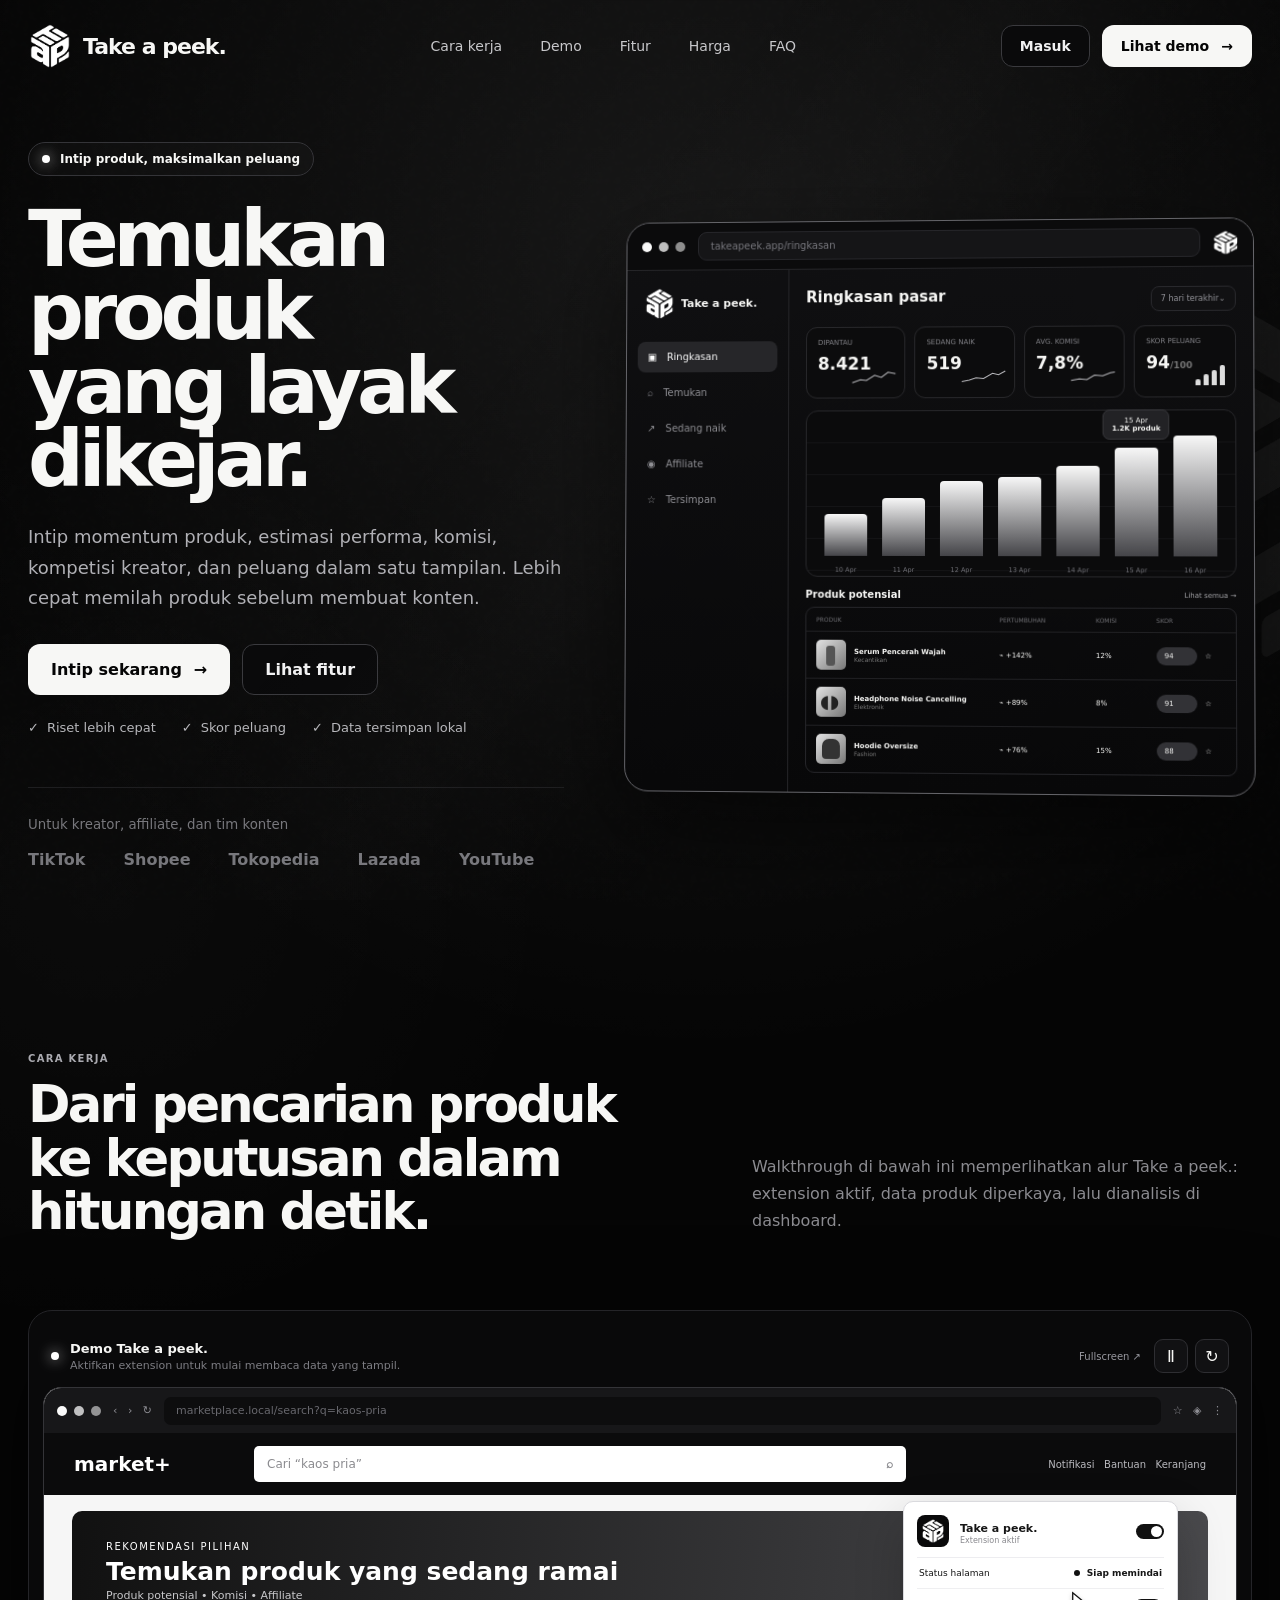
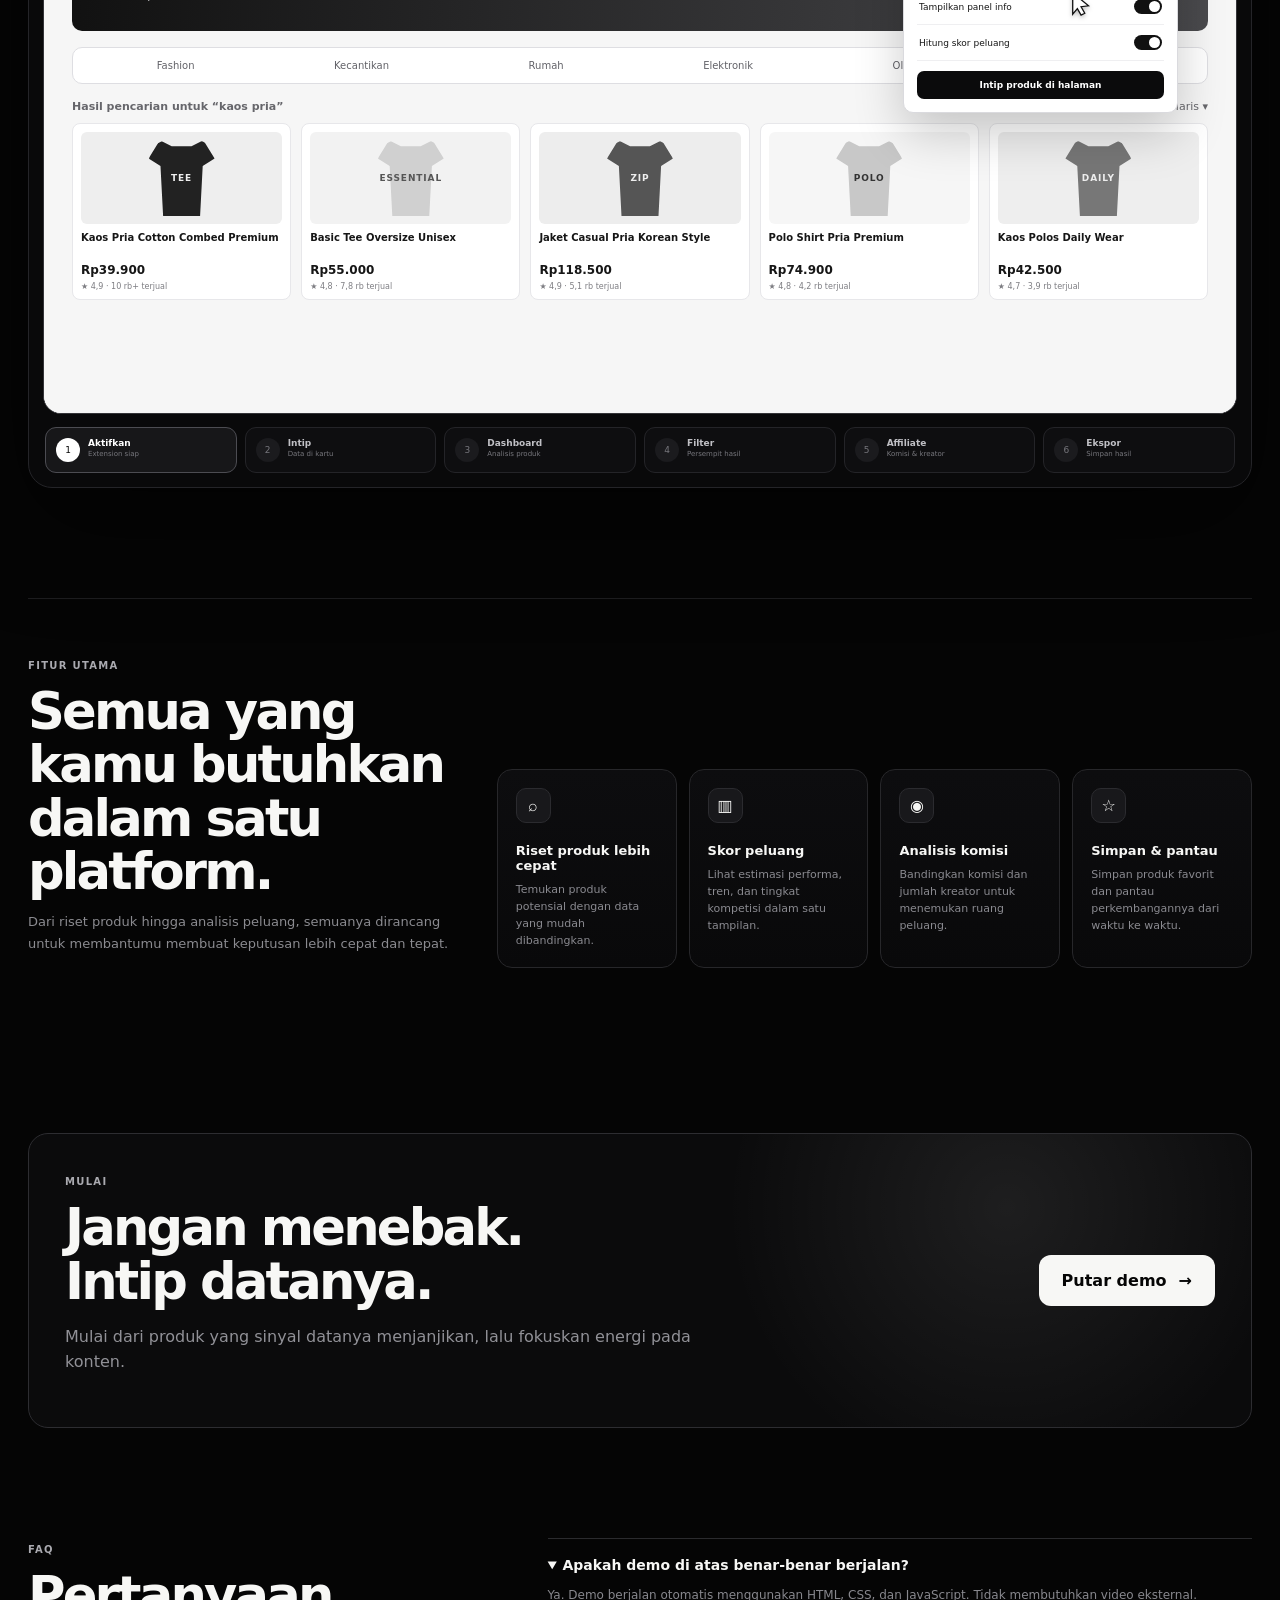
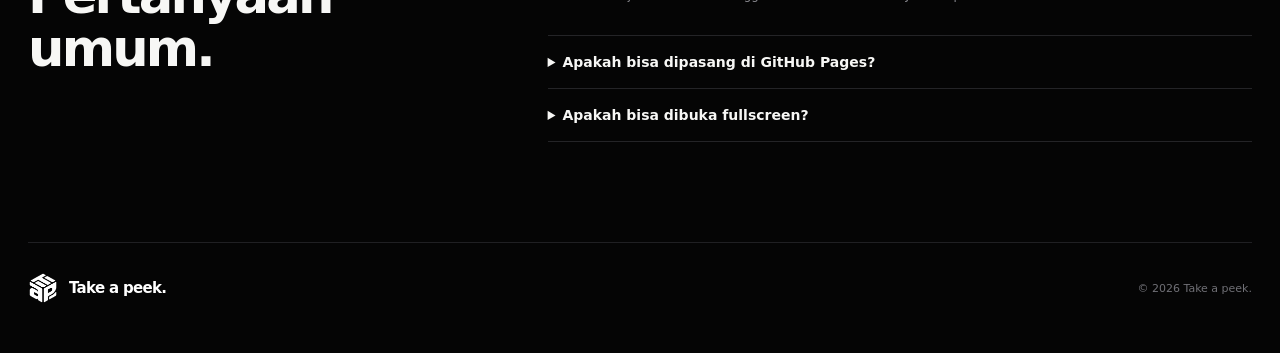
==== index.html @ d12c0370 "Add files via upload" ====
<!doctype html>
<html lang="id">
<head>
  <meta charset="utf-8">
  <meta name="viewport" content="width=device-width,initial-scale=1">
  <meta name="theme-color" content="#050505">
  <meta name="description" content="Take a peek. — riset produk dan peluang affiliate dalam satu dashboard.">
  <title>Take a peek. — Riset Produk Affiliate</title>
  <link rel="icon" href="./assets/favicon.png">
  <link rel="stylesheet" href="./assets/style.css">
</head>
<body>
  <div class="noise"></div>

  <header class="header">
    <div class="wrap nav">
      <a class="brand" href="#beranda">
        <img src="./assets/logo.png" alt="Logo Take a peek.">
        <span>Take a peek.</span>
      </a>

      <nav class="nav-links">
        <a href="#cara-kerja">Cara kerja</a>
        <a href="#demo">Demo</a>
        <a href="#fitur">Fitur</a>
        <a href="#harga">Harga</a>
        <a href="#faq">FAQ</a>
      </nav>

      <div class="nav-actions">
        <a class="btn btn-dark hide-mobile" href="#masuk">Masuk</a>
        <a class="btn btn-light" href="#demo">Lihat demo <span>→</span></a>
      </div>
    </div>
  </header>

  <main>
    <section class="hero wrap" id="beranda">
      <div class="hero-copy">
        <div class="eyebrow"><span></span> Intip produk, maksimalkan peluang</div>
        <h1>Temukan produk<br>yang layak dikejar.</h1>
        <p>
          Intip momentum produk, estimasi performa, komisi, kompetisi kreator,
          dan peluang dalam satu tampilan. Lebih cepat memilah produk sebelum membuat konten.
        </p>

        <div class="hero-actions">
          <a class="btn btn-light large" href="#demo">Intip sekarang <span>→</span></a>
          <a class="btn btn-dark large" href="#fitur">Lihat fitur</a>
        </div>

        <div class="checks">
          <span>Riset lebih cepat</span>
          <span>Skor peluang</span>
          <span>Data tersimpan lokal</span>
        </div>

        <div class="trust">
          <small>Untuk kreator, affiliate, dan tim konten</small>
          <div class="trust-row">
            <span>TikTok</span><span>Shopee</span><span>Tokopedia</span><span>Lazada</span><span>YouTube</span>
          </div>
        </div>
      </div>

      <div class="hero-visual">
        <div class="watermark"><img src="./assets/logo.png" alt=""></div>
        <div class="app-window">
          <div class="app-top">
            <div class="traffic"><i></i><i></i><i></i></div>
            <div class="address">takeapeek.app/ringkasan</div>
            <img src="./assets/logo.png" class="top-logo" alt="">
          </div>
          <div class="app-body">
            <aside class="sidebar">
              <div class="side-brand"><img src="./assets/logo.png" alt=""><strong>Take a peek.</strong></div>
              <a class="active">▣ <span>Ringkasan</span></a>
              <a>⌕ <span>Temukan</span></a>
              <a>↗ <span>Sedang naik</span></a>
              <a>◉ <span>Affiliate</span></a>
              <a>☆ <span>Tersimpan</span></a>
            </aside>
            <section class="dashboard">
              <div class="dash-head"><h3>Ringkasan pasar</h3><button>7 hari terakhir⌄</button></div>
              <div class="stats">
                <article><small>DIPANTAU</small><strong>8.421</strong><svg viewBox="0 0 60 20"><polyline points="1,17 12,13 20,14 31,7 40,10 49,3 59,5"/></svg></article>
                <article><small>SEDANG NAIK</small><strong>519</strong><svg viewBox="0 0 60 20"><polyline points="1,16 11,14 20,11 30,12 42,5 50,7 59,2"/></svg></article>
                <article><small>AVG. KOMISI</small><strong>7,8%</strong><svg viewBox="0 0 60 20"><polyline points="1,15 12,13 22,14 32,8 43,9 53,5 59,4"/></svg></article>
                <article><small>SKOR PELUANG</small><strong>94<em>/100</em></strong><div class="bars-mini"><b></b><b></b><b></b><b></b></div></article>
              </div>
              <div class="chart-card">
                <div class="chart-bars">
                  <span style="height:32%"><i>10 Apr</i></span><span style="height:45%"><i>11 Apr</i></span>
                  <span style="height:58%"><i>12 Apr</i></span><span style="height:61%"><i>13 Apr</i></span>
                  <span style="height:69%"><i>14 Apr</i></span>
                  <span class="active-bar" style="height:83%"><em>15 Apr<br><b>1.2K produk</b></em><i>15 Apr</i></span>
                  <span style="height:92%"><i>16 Apr</i></span>
                </div>
              </div>
              <div class="potential-head"><h4>Produk potensial</h4><span>Lihat semua →</span></div>
              <div class="product-table">
                <div class="table-head"><span>PRODUK</span><span>PERTUMBUHAN</span><span>KOMISI</span><span>SKOR</span><span></span></div>
                <div class="row"><div class="product"><div class="thumb bottle"></div><span><b>Serum Pencerah Wajah</b><small>Kecantikan</small></span></div><span>⌁ +142%</span><span>12%</span><span class="score">94</span><span>☆</span></div>
                <div class="row"><div class="product"><div class="thumb headset"></div><span><b>Headphone Noise Cancelling</b><small>Elektronik</small></span></div><span>⌁ +89%</span><span>8%</span><span class="score">91</span><span>☆</span></div>
                <div class="row"><div class="product"><div class="thumb hoodie"></div><span><b>Hoodie Oversize</b><small>Fashion</small></span></div><span>⌁ +76%</span><span>15%</span><span class="score">88</span><span>☆</span></div>
              </div>
            </section>
          </div>
        </div>
      </div>
    </section>

    <section class="intro-section wrap" id="cara-kerja">
      <div>
        <span class="overline">CARA KERJA</span>
        <h2>Dari pencarian produk<br>ke keputusan dalam hitungan detik.</h2>
      </div>
      <p>
        Walkthrough di bawah ini memperlihatkan alur Take a peek.: extension aktif,
        data produk diperkaya, lalu dianalisis di dashboard.
      </p>
    </section>

    <section class="demo-section" id="demo">
      <div class="wrap">
        <div class="demo-shell">
          <div class="demo-header">
            <div class="demo-title">
              <span class="live-dot"></span>
              <div><b>Demo Take a peek.</b><small id="sceneCaption">Aktifkan extension untuk mulai membaca data yang tampil.</small></div>
            </div>
            <div class="demo-actions">
              <a class="demo-link" href="./?demo=1" target="_blank">Fullscreen ↗</a>
              <button id="playPause" class="icon-btn" aria-label="Jeda atau putar">Ⅱ</button>
              <button id="restartDemo" class="icon-btn" aria-label="Ulangi">↻</button>
            </div>
          </div>

          <div class="demo-browser">
            <div class="browser-chrome">
              <div class="traffic"><i></i><i></i><i></i></div>
              <div class="browser-nav">‹ &nbsp; › &nbsp; ↻</div>
              <div class="browser-address" id="addressBar">marketplace.local/search?q=kaos-pria</div>
              <div class="browser-icons">☆ &nbsp; ◈ &nbsp; ⋮</div>
            </div>

            <div class="scene-wrap">
              <section class="scene marketplace-scene active" data-scene="market">
                <header class="market-head">
                  <div class="market-logo">market+</div>
                  <div class="market-search">Cari “kaos pria” <b>⌕</b></div>
                  <div class="market-menu">Notifikasi &nbsp; Bantuan &nbsp; Keranjang</div>
                </header>
                <div class="market-banner">
                  <div><small>REKOMENDASI PILIHAN</small><strong>Temukan produk yang sedang ramai</strong><span>Produk potensial • Komisi • Affiliate</span></div>
                  <div class="banner-shapes"><i></i><i></i><i></i></div>
                </div>
                <div class="category-row"><span>Fashion</span><span>Kecantikan</span><span>Rumah</span><span>Elektronik</span><span>Olahraga</span><span>Makanan</span></div>

                <div class="extension-popup" id="extensionPopup">
                  <div class="ext-head">
                    <img src="./assets/logo.png" alt="">
                    <div><b>Take a peek.</b><small>Extension aktif</small></div>
                    <span class="switch on"></span>
                  </div>
                  <div class="ext-status"><span>Status halaman</span><b><i></i> Siap memindai</b></div>
                  <div class="ext-row"><span>Tampilkan panel info</span><span class="switch on"></span></div>
                  <div class="ext-row"><span>Hitung skor peluang</span><span class="switch on"></span></div>
                  <button>Intip produk di halaman</button>
                </div>

                <div class="product-area">
                  <div class="results-head"><b>Hasil pencarian untuk “kaos pria”</b><span>Urutkan: Terlaris ▾</span></div>
                  <div class="product-grid">
                    <article class="product-card"><div class="product-photo dark"><span>TEE</span></div><h4>Kaos Pria Cotton Combed Premium</h4><div class="price">Rp39.900</div><div class="sold">★ 4,9 · 10 rb+ terjual</div><div class="peek-panel"><b>Skor 92</b><span>Komisi 12%</span><span>↑ 28% / 7 hari</span></div></article>
                    <article class="product-card"><div class="product-photo cream"><span>ESSENTIAL</span></div><h4>Basic Tee Oversize Unisex</h4><div class="price">Rp55.000</div><div class="sold">★ 4,8 · 7,8 rb terjual</div><div class="peek-panel"><b>Skor 89</b><span>Komisi 15%</span><span>42 kreator</span></div></article>
                    <article class="product-card"><div class="product-photo gray"><span>ZIP</span></div><h4>Jaket Casual Pria Korean Style</h4><div class="price">Rp118.500</div><div class="sold">★ 4,9 · 5,1 rb terjual</div><div class="peek-panel"><b>Skor 86</b><span>Komisi 9%</span><span>↑ Stabil</span></div></article>
                    <article class="product-card"><div class="product-photo light"><span>POLO</span></div><h4>Polo Shirt Pria Premium</h4><div class="price">Rp74.900</div><div class="sold">★ 4,8 · 4,2 rb terjual</div><div class="peek-panel"><b>Skor 82</b><span>Komisi 8%</span><span>35 kreator</span></div></article>
                    <article class="product-card"><div class="product-photo mid"><span>DAILY</span></div><h4>Kaos Polos Daily Wear</h4><div class="price">Rp42.500</div><div class="sold">★ 4,7 · 3,9 rb terjual</div><div class="peek-panel"><b>Skor 79</b><span>Komisi 10%</span><span>↑ 11%</span></div></article>
                  </div>
                </div>
              </section>

              <section class="scene dashboard-scene" data-scene="dashboard">
                <aside class="demo-side">
                  <div class="demo-brand"><img src="./assets/logo.png" alt=""><span>Take a peek.</span></div>
                  <a class="active">▣ <span>Ringkasan</span></a><a>⌕ <span>Riset Produk</span></a><a>↗ <span>Sedang Naik</span></a><a>◉ <span>Affiliate</span></a><a>☆ <span>Tersimpan</span></a>
                  <div class="demo-settings">⚙ <span>Pengaturan</span></div>
                </aside>
                <main class="demo-main">
                  <div class="demo-main-head"><div><small>RISET PRODUK</small><h3>Temukan peluang berikutnya.</h3></div><div class="search-box">⌕ &nbsp; Cari nama produk...</div></div>
                  <div class="demo-kpis">
                    <div><small>PRODUK TERSIMPAN</small><strong>1.284</strong><em>+24 minggu ini</em></div>
                    <div><small>OMZET ESTIMASI</small><strong>Rp826 jt</strong><em>↑ 18,4%</em></div>
                    <div><small>RATA-RATA KOMISI</small><strong>11%</strong><em>+1,8%</em></div>
                    <div><small>SKOR TERTINGGI</small><strong>94</strong><em>HOT</em></div>
                  </div>
                  <div class="filterbar">
                    <button>Semua toko ▾</button><button>Semua lokasi ▾</button><button id="filterBtn">Filter lanjutan <span class="filter-count">3</span> ▾</button><button>Paling potensial ▾</button><button class="export-btn" id="exportBtn">⇩ Ekspor</button>
                  </div>
                  <div class="advanced-filter" id="advancedFilter">
                    <div><label>Harga</label><span>Rp25 rb — Rp150 rb</span></div>
                    <div><label>Rating minimal</label><span>★ 4,7+</span></div>
                    <div><label>Umur produk</label><span>&lt; 90 hari</span></div>
                    <div><label>Komisi minimal</label><span>8%</span></div>
                    <button>Terapkan filter</button>
                  </div>
                  <div class="demo-table">
                    <div class="demo-table-head"><span>Produk</span><span>Skor</span><span>Harga</span><span>Terjual</span><span>Komisi</span><span>Kreator</span><span>Momentum</span><span></span></div>
                    <div class="demo-row"><div class="pname"><div class="mini-prod cream"></div><span><b>Basic Tee Oversize Unisex</b><small>Fashion pria · 48 hari</small></span></div><span class="score-pill">94</span><span>Rp55 rb</span><span>7,8 rb</span><span class="commission">15%</span><span class="creator">42</span><span class="trend">↑ 31%</span><span>•••</span></div>
                    <div class="demo-row"><div class="pname"><div class="mini-prod dark"></div><span><b>Kaos Cotton Combed Premium</b><small>Fashion pria · 71 hari</small></span></div><span class="score-pill">92</span><span>Rp39,9 rb</span><span>10 rb+</span><span class="commission">12%</span><span class="creator">68</span><span class="trend">↑ 28%</span><span>•••</span></div>
                    <div class="demo-row"><div class="pname"><div class="mini-prod mid"></div><span><b>Parfum Harian 35 ml</b><small>Kecantikan · 64 hari</small></span></div><span class="score-pill">91</span><span>Rp69 rb</span><span>8,7 rb</span><span class="commission">14%</span><span class="creator">36</span><span class="trend">↑ 24%</span><span>•••</span></div>
                    <div class="demo-row"><div class="pname"><div class="mini-prod light"></div><span><b>Polo Shirt Premium</b><small>Fashion pria · 83 hari</small></span></div><span class="score-pill low">88</span><span>Rp74,9 rb</span><span>4,2 rb</span><span class="commission">9%</span><span class="creator">29</span><span class="trend">↑ 18%</span><span>•••</span></div>
                    <div class="demo-row"><div class="pname"><div class="mini-prod gray"></div><span><b>Hoodie Oversize Fleece</b><small>Fashion · 92 hari</small></span></div><span class="score-pill low">86</span><span>Rp119 rb</span><span>5,1 rb</span><span class="commission">8%</span><span class="creator">55</span><span class="trend">↑ 13%</span><span>•••</span></div>
                  </div>
                </main>
                <div class="focus-ring focus-commission"></div>
                <div class="focus-ring focus-creator"></div>
                <div class="toast" id="exportToast"><b>✓ Ekspor selesai</b><span>take-a-peek-produk.csv siap digunakan</span></div>
              </section>

              <div class="fake-cursor" id="fakeCursor">
                <svg viewBox="0 0 28 28"><path d="M4 3l17 14-8 1 4 7-4 2-4-7-5 6z"/></svg>
              </div>
            </div>
          </div>

          <div class="demo-progress">
            <button class="step active" data-step="0"><span>1</span><b>Aktifkan</b><small>Extension siap</small></button>
            <button class="step" data-step="1"><span>2</span><b>Intip</b><small>Data di kartu</small></button>
            <button class="step" data-step="2"><span>3</span><b>Dashboard</b><small>Analisis produk</small></button>
            <button class="step" data-step="3"><span>4</span><b>Filter</b><small>Persempit hasil</small></button>
            <button class="step" data-step="4"><span>5</span><b>Affiliate</b><small>Komisi & kreator</small></button>
            <button class="step" data-step="5"><span>6</span><b>Ekspor</b><small>Simpan hasil</small></button>
          </div>
        </div>
      </div>
    </section>

    <section class="features wrap" id="fitur">
      <div class="feature-intro">
        <span class="overline">FITUR UTAMA</span>
        <h2>Semua yang kamu butuhkan<br>dalam satu platform.</h2>
        <p>Dari riset produk hingga analisis peluang, semuanya dirancang untuk membantumu membuat keputusan lebih cepat dan tepat.</p>
      </div>
      <div class="feature-grid">
        <article><div class="icon">⌕</div><h3>Riset produk lebih cepat</h3><p>Temukan produk potensial dengan data yang mudah dibandingkan.</p></article>
        <article><div class="icon">▥</div><h3>Skor peluang</h3><p>Lihat estimasi performa, tren, dan tingkat kompetisi dalam satu tampilan.</p></article>
        <article><div class="icon">◉</div><h3>Analisis komisi</h3><p>Bandingkan komisi dan jumlah kreator untuk menemukan ruang peluang.</p></article>
        <article><div class="icon">☆</div><h3>Simpan & pantau</h3><p>Simpan produk favorit dan pantau perkembangannya dari waktu ke waktu.</p></article>
      </div>
    </section>

    <section class="pricing wrap" id="harga">
      <div><span class="overline">MULAI</span><h2>Jangan menebak.<br>Intip datanya.</h2><p>Mulai dari produk yang sinyal datanya menjanjikan, lalu fokuskan energi pada konten.</p></div>
      <a class="btn btn-light large" href="#demo">Putar demo <span>→</span></a>
    </section>

    <section class="faq wrap" id="faq">
      <div class="section-head"><span class="overline">FAQ</span><h2>Pertanyaan umum.</h2></div>
      <div class="faq-list">
        <details open><summary>Apakah demo di atas benar-benar berjalan?</summary><p>Ya. Demo berjalan otomatis menggunakan HTML, CSS, dan JavaScript. Tidak membutuhkan video eksternal.</p></details>
        <details><summary>Apakah bisa dipasang di GitHub Pages?</summary><p>Bisa. Semua aset ada di dalam folder proyek dan tidak membutuhkan proses build.</p></details>
        <details><summary>Apakah bisa dibuka fullscreen?</summary><p>Bisa. Tekan tombol Fullscreen pada bagian demo atau buka URL website dengan parameter <code>?demo=1</code>.</p></details>
      </div>
    </section>
  </main>

  <footer class="wrap footer">
    <div class="brand footer-brand"><img src="./assets/logo.png" alt=""><span>Take a peek.</span></div>
    <span>© 2026 Take a peek.</span>
  </footer>

  <script src="./assets/app.js"></script>
</body>
</html>
---- assets/style.css ----
:root{
  --black:#050505;--black2:#09090a;--panel:#0d0d0f;--panel2:#121214;
  --white:#f7f7f5;--muted:#98989d;--muted2:#66666c;--line:#26262a;--line2:#39393e;
  --shadow:0 35px 100px rgba(0,0,0,.55)
}
*{box-sizing:border-box}html{scroll-behavior:smooth}
body{margin:0;background:radial-gradient(circle at 55% 7%,rgba(255,255,255,.075),transparent 24%),radial-gradient(circle at 8% 25%,rgba(255,255,255,.025),transparent 16%),var(--black);color:var(--white);font-family:Inter,ui-sans-serif,system-ui,-apple-system,BlinkMacSystemFont,"Segoe UI",sans-serif}
body::before{content:"";position:fixed;inset:0;pointer-events:none;background:linear-gradient(128deg,transparent 0 38%,rgba(255,255,255,.012) 51%,transparent 70%)}
.noise{position:fixed;inset:0;pointer-events:none;z-index:-1;opacity:.18;background-image:url("data:image/svg+xml,%3Csvg viewBox='0 0 160 160' xmlns='http://www.w3.org/2000/svg'%3E%3Cfilter id='n'%3E%3CfeTurbulence type='fractalNoise' baseFrequency='.9' numOctaves='3' stitchTiles='stitch'/%3E%3C/filter%3E%3Crect width='100%25' height='100%25' filter='url(%23n)' opacity='.07'/%3E%3C/svg%3E")}
a{color:inherit;text-decoration:none}button{font:inherit;color:inherit}.wrap{width:min(1460px,calc(100% - 56px));margin:auto}
.header{position:relative;z-index:50}.nav{height:92px;display:flex;align-items:center;justify-content:space-between;gap:28px}.brand{display:flex;align-items:center;gap:11px;font-size:22px;font-weight:850;letter-spacing:-.045em}.brand img{width:44px;height:44px;object-fit:contain}.nav-links{display:flex;gap:38px;color:#c7c7ca;font-size:14px}.nav-actions{display:flex;gap:12px}
.btn{display:inline-flex;align-items:center;justify-content:center;gap:12px;border-radius:12px;padding:12px 18px;font-weight:750;font-size:14px;border:1px solid transparent;transition:.2s}.btn:hover{transform:translateY(-2px)}.btn-light{background:var(--white);color:#050505}.btn-dark{background:#0a0a0b;color:#f1f1f2;border-color:#3a3a3e}.btn.large{padding:15px 22px;font-size:16px}
.hero{min-height:730px;display:grid;grid-template-columns:.92fr 1.08fr;align-items:center;gap:58px;padding:50px 0 88px}.eyebrow{display:inline-flex;align-items:center;gap:10px;border:1px solid #343438;background:rgba(255,255,255,.025);border-radius:999px;padding:9px 13px;font-size:12px;font-weight:800}.eyebrow span,.live-dot{width:8px;height:8px;border-radius:50%;background:#fff;box-shadow:0 0 14px rgba(255,255,255,.75)}.hero h1{font-size:clamp(56px,6.1vw,96px);line-height:.94;letter-spacing:-.066em;margin:27px 0 25px}.hero-copy>p{max-width:650px;color:#b0b0b5;font-size:18px;line-height:1.72;margin:0 0 30px}.hero-actions{display:flex;gap:12px;flex-wrap:wrap}.checks{display:flex;gap:26px;flex-wrap:wrap;margin-top:25px;color:#b7b7bb;font-size:13px}.checks span::before{content:"✓";margin-right:8px}.trust{margin-top:52px;border-top:1px solid #1e1e20;padding-top:26px}.trust small{color:#77777c}.trust-row{display:flex;gap:38px;flex-wrap:wrap;margin-top:17px;color:#77777c;font-size:16px;font-weight:650}
.hero-visual{position:relative;min-width:0}.watermark{position:absolute;right:-125px;top:40px;width:410px;height:410px;display:grid;place-items:center;opacity:.055}.watermark img{width:100%}.app-window{position:relative;border:1px solid #65656a;border-radius:24px;overflow:hidden;background:linear-gradient(180deg,#101012,#080809);box-shadow:var(--shadow);transform:perspective(1400px) rotateY(-2.5deg) rotateX(1deg)}
.app-top{height:48px;border-bottom:1px solid #252528;display:flex;align-items:center;gap:13px;padding:0 15px;background:#0b0b0c}.traffic{display:flex;gap:7px}.traffic i{width:10px;height:10px;border-radius:50%;background:#fafafa}.traffic i:nth-child(2){opacity:.75}.traffic i:nth-child(3){opacity:.55}.address{flex:1;background:#151517;border:1px solid #26262a;border-radius:9px;padding:8px 12px;color:#77777d;font-size:10px}.top-logo{width:24px;height:24px}
.app-body{display:grid;grid-template-columns:165px 1fr;min-height:505px}.sidebar{border-right:1px solid #252528;padding:18px 11px;display:flex;flex-direction:column;gap:5px}.side-brand{display:flex;align-items:center;gap:8px;margin:0 8px 18px}.side-brand img{width:28px}.side-brand strong{font-size:11px}.sidebar a{padding:10px;border-radius:8px;color:#8f8f94;font-size:10px}.sidebar a span{margin-left:7px}.sidebar a.active{background:#262629;color:#fff}.dashboard{padding:19px 17px}.dash-head{display:flex;justify-content:space-between}.dash-head h3{margin:0;font-size:15px}.dash-head button{background:#111113;border:1px solid #29292d;color:#939399;border-radius:8px;padding:7px 9px;font-size:8px}
.stats{display:grid;grid-template-columns:repeat(4,1fr);gap:9px;margin-top:14px}.stats article{position:relative;border:1px solid #27272a;border-radius:11px;background:#0c0c0d;padding:11px;min-height:72px}.stats small{display:block;color:#828287;font-size:7px;margin-bottom:7px}.stats strong{font-size:17px}.stats strong em{font-size:9px;font-style:normal;color:#777}.stats svg{position:absolute;width:45px;height:18px;right:8px;bottom:11px;fill:none;stroke:#b7b7bb;stroke-width:1.4}.bars-mini{position:absolute;display:flex;gap:3px;align-items:flex-end;right:10px;bottom:11px;height:20px}.bars-mini b{width:5px;background:#ddd;border-radius:2px 2px 0 0}.bars-mini b:nth-child(1){height:6px}.bars-mini b:nth-child(2){height:11px}.bars-mini b:nth-child(3){height:15px}.bars-mini b:nth-child(4){height:20px}
.chart-card{height:167px;margin-top:12px;border:1px solid #27272a;border-radius:12px;background:repeating-linear-gradient(to bottom,#0b0b0c 0,#0b0b0c 31px,#1d1d20 32px);padding:15px 18px 20px}.chart-bars{height:100%;display:flex;align-items:flex-end;gap:15px}.chart-bars>span{position:relative;flex:1;background:linear-gradient(#f7f7f7,#444448);border-radius:4px 4px 0 0}.chart-bars i{position:absolute;bottom:-18px;left:50%;transform:translateX(-50%);white-space:nowrap;color:#707076;font-size:6.5px;font-style:normal}.active-bar em{position:absolute;left:50%;bottom:calc(100% + 8px);transform:translateX(-50%);background:#222225;border:1px solid #36363a;border-radius:7px;padding:6px 8px;font-size:7px;font-style:normal;white-space:nowrap;text-align:center}
.potential-head{display:flex;justify-content:space-between;align-items:center;margin:12px 0 7px}.potential-head h4{font-size:10px;margin:0}.potential-head span{font-size:7px;color:#a4a4a8}.product-table{border:1px solid #26262a;border-radius:9px;overflow:hidden}.table-head,.row{display:grid;grid-template-columns:2.2fr 1.1fr .65fr .5fr .25fr;gap:8px;align-items:center;padding:8px 10px}.table-head{color:#6f6f74;font-size:6px}.row{border-top:1px solid #202023;font-size:7px}.product{display:flex;align-items:center;gap:8px}.product>span{display:flex;flex-direction:column}.product small{font-size:6px;color:#777}.thumb{width:30px;height:30px;background:linear-gradient(135deg,#e3e3e3,#777);border-radius:5px;position:relative}.thumb.bottle::after{content:"";position:absolute;width:9px;height:20px;border-radius:3px;left:10px;top:6px;background:#555}.thumb.headset::after{content:"◖◗";position:absolute;color:#222;font-size:18px;left:4px;top:4px}.thumb.hoodie::after{content:"";position:absolute;width:18px;height:20px;border-radius:7px 7px 4px 4px;left:6px;top:5px;background:#333}.score{background:#323236;border-radius:99px;padding:5px 8px}
.intro-section{padding:90px 0 30px;display:flex;justify-content:space-between;gap:60px;align-items:end}.intro-section>div{max-width:760px}.intro-section h2,.feature-intro h2,.pricing h2,.section-head h2{font-size:clamp(36px,4vw,58px);line-height:1.04;letter-spacing:-.055em;margin:12px 0}.intro-section p{max-width:500px;color:#8b8b90;line-height:1.7}.overline{font-size:10px;letter-spacing:.13em;color:#aaaab0;font-weight:850}
.demo-section{padding:30px 0 110px}.demo-shell{border:1px solid #242428;background:#09090a;border-radius:24px;padding:14px;box-shadow:var(--shadow)}.demo-header{height:62px;display:flex;align-items:center;justify-content:space-between;padding:0 8px}.demo-title{display:flex;align-items:center;gap:11px}.demo-title>div{display:flex;flex-direction:column;gap:3px}.demo-title b{font-size:13px}.demo-title small{font-size:11px;color:#7d7d83}.demo-actions{display:flex;gap:7px;align-items:center}.demo-link{font-size:10px;color:#9999a0;margin-right:6px}.icon-btn{width:34px;height:34px;border-radius:9px;background:#111113;border:1px solid #2e2e32;cursor:pointer}.demo-browser{border:1px solid #343438;border-radius:18px;overflow:hidden;background:#fff}.browser-chrome{height:45px;background:#171719;color:#8e8e94;display:flex;align-items:center;gap:12px;padding:0 13px;font-size:11px}.browser-address{height:28px;border-radius:7px;background:#0d0d0e;display:flex;align-items:center;padding:0 12px;flex:1;color:#67676d}.scene-wrap{height:580px;position:relative;overflow:hidden}.scene{position:absolute;inset:0;opacity:0;pointer-events:none;transform:scale(.988);transition:.45s}.scene.active{opacity:1;pointer-events:auto;transform:scale(1)}
.marketplace-scene{background:#f6f6f6;color:#161616}.market-head{height:62px;background:#0b0b0c;color:white;display:grid;grid-template-columns:160px 1fr 280px;gap:20px;align-items:center;padding:0 30px}.market-logo{font-size:20px;font-weight:900}.market-search{height:36px;background:#fff;color:#8b8b8f;border-radius:5px;display:flex;align-items:center;justify-content:space-between;padding:0 13px;font-size:12px}.market-menu{text-align:right;font-size:10px;color:#b9b9be}.market-banner{height:120px;margin:16px 28px;border-radius:10px;background:linear-gradient(95deg,#111,#4a4a4d);color:white;display:flex;align-items:center;justify-content:space-between;padding:20px 34px}.market-banner>div:first-child{display:flex;flex-direction:column}.market-banner small{font-size:10px;letter-spacing:.15em}.market-banner strong{font-size:25px;margin:5px 0 3px}.market-banner span{font-size:11px;color:#c7c7ca}.banner-shapes{display:flex;gap:9px;align-items:flex-end}.banner-shapes i{width:42px;border-radius:11px 11px 4px 4px;background:linear-gradient(#fff,#777)}.banner-shapes i:nth-child(1){height:65px}.banner-shapes i:nth-child(2){height:85px}.banner-shapes i:nth-child(3){height:55px}.category-row{margin:0 28px;background:white;border:1px solid #dedee2;border-radius:10px;padding:12px 14px;display:flex;justify-content:space-around;color:#626268;font-size:10px}
.extension-popup{position:absolute;width:275px;right:58px;top:68px;z-index:5;background:#fff;border:1px solid #dadade;border-radius:10px;box-shadow:0 20px 50px rgba(0,0,0,.2);padding:13px}.ext-head{display:grid;grid-template-columns:34px 1fr auto;gap:9px;align-items:center;border-bottom:1px solid #ededf0;padding-bottom:10px}.ext-head img{width:32px;height:32px;object-fit:contain;background:#09090a;border-radius:8px;padding:4px}.ext-head b{font-size:11px}.ext-head small{display:block;color:#88888d;font-size:8px}.switch{width:28px;height:15px;border-radius:99px;background:#cacacd;display:inline-block;position:relative}.switch:after{content:"";width:11px;height:11px;border-radius:50%;background:#fff;position:absolute;top:2px;left:2px}.switch.on{background:#111}.switch.on:after{left:15px}.ext-status,.ext-row{display:flex;justify-content:space-between;align-items:center;font-size:9px;padding:10px 2px;border-bottom:1px solid #efeff1}.ext-status i{display:inline-block;width:6px;height:6px;border-radius:50%;background:#111;margin-right:4px}.extension-popup button{width:100%;border:0;border-radius:7px;background:#0b0b0c;color:white;padding:9px;margin-top:10px;font-weight:750;font-size:9px}
.product-area{margin:16px 28px}.results-head{display:flex;justify-content:space-between;margin-bottom:10px;font-size:11px;color:#66666b}.product-grid{display:grid;grid-template-columns:repeat(5,1fr);gap:10px}.product-card{background:#fff;border:1px solid #e7e7ea;border-radius:8px;padding:8px;position:relative}.product-card h4{font-size:10px;line-height:1.35;margin:7px 0 5px;min-height:27px}.price{font-size:12px;font-weight:800}.sold{font-size:8px;color:#7d7d82;margin-top:5px}.product-photo{height:92px;border-radius:6px;display:grid;place-items:center;font-size:9px;font-weight:850;letter-spacing:.1em;position:relative;overflow:hidden}.product-photo:before{content:"";width:66px;height:76px;position:absolute;border-radius:20px 20px 12px 12px;clip-path:polygon(17% 0,35% 8%,65% 8%,83% 0,100% 24%,82% 34%,78% 100%,22% 100%,18% 34%,0 24%)}.product-photo span{position:relative;z-index:2}.dark{background:#eee;color:#eee}.dark:before{background:#222}.cream{background:#f2f2f2;color:#555}.cream:before{background:#d0d0d0}.gray{background:#ededed;color:#eee}.gray:before{background:#555}.light{background:#f6f6f6;color:#333}.light:before{background:#c8c8c8}.mid{background:#eee;color:#eee}.mid:before{background:#777}.peek-panel{position:absolute;left:7px;right:7px;bottom:7px;background:rgba(8,8,9,.94);color:#fff;border-radius:7px;padding:7px;display:grid;grid-template-columns:1fr 1fr;gap:3px 8px;font-size:7px;opacity:0;transform:translateY(8px);transition:.4s}.peek-panel b{grid-column:1/-1}.product-card.show-peek .peek-panel{opacity:1;transform:none}
.dashboard-scene{display:grid;grid-template-columns:185px 1fr;background:#f5f5f6;color:#151517}.demo-side{background:#0a0a0b;color:#7b7b81;padding:19px 12px;display:flex;flex-direction:column}.demo-brand{display:flex;align-items:center;gap:8px;color:white;font-size:12px;font-weight:850;margin:0 9px 24px}.demo-brand img{width:29px;height:29px}.demo-side a{padding:10px;border-radius:8px;font-size:10px;margin-bottom:4px}.demo-side a span,.demo-settings span{margin-left:9px}.demo-side a.active{background:#242426;color:white}.demo-settings{font-size:10px;margin-top:auto;padding:10px}.demo-main{padding:21px 23px;overflow:hidden}.demo-main-head{display:flex;justify-content:space-between}.demo-main-head small{font-size:8px;color:#8c8c92;letter-spacing:.09em}.demo-main-head h3{font-size:20px;margin:3px 0}.search-box{width:220px;border:1px solid #dddde1;background:white;color:#97979d;border-radius:8px;padding:10px 12px;font-size:9px}.demo-kpis{display:grid;grid-template-columns:repeat(4,1fr);gap:9px;margin-top:16px}.demo-kpis div{background:#fff;border:1px solid #e0e0e4;border-radius:10px;padding:12px}.demo-kpis small{display:block;color:#8d8d93;font-size:7px}.demo-kpis strong{display:block;font-size:17px;margin:5px 0 3px}.demo-kpis em{font-style:normal;color:#333;font-size:7px}.filterbar{display:flex;gap:7px;margin-top:13px}.filterbar button{background:#fff;border:1px solid #dddde0;color:#5e5e63;padding:8px 10px;border-radius:7px;font-size:8px;cursor:pointer}.filterbar .export-btn{margin-left:auto;background:#0b0b0c;color:#fff}.filter-count{display:inline-grid;place-items:center;width:15px;height:15px;border-radius:50%;background:#eee;color:#111;font-size:7px}.advanced-filter{position:absolute;right:116px;top:160px;width:250px;background:#fff;border:1px solid #d9d9dd;border-radius:10px;box-shadow:0 18px 42px rgba(0,0,0,.18);padding:12px;z-index:6;opacity:0;transform:translateY(-7px) scale(.98);pointer-events:none;transition:.3s}.advanced-filter.open{opacity:1;transform:none}.advanced-filter div{display:flex;justify-content:space-between;padding:8px 2px;border-bottom:1px solid #eee;font-size:8px}.advanced-filter label{color:#89898f}.advanced-filter button{width:100%;margin-top:9px;border:0;border-radius:7px;background:#0b0b0c;color:#fff;padding:9px;font-size:8px}
.demo-table{background:#fff;border:1px solid #dedee2;border-radius:10px;margin-top:12px;overflow:hidden}.demo-table-head,.demo-row{display:grid;grid-template-columns:2.25fr .5fr .7fr .65fr .6fr .6fr .7fr .25fr;align-items:center;gap:8px;padding:10px 11px}.demo-table-head{background:#fafafa;color:#929298;text-transform:uppercase;font-size:6.5px;font-weight:850}.demo-row{border-top:1px solid #ededf0;font-size:8px}.pname{display:flex;align-items:center;gap:8px}.pname>span{display:flex;flex-direction:column;gap:3px}.pname b{font-size:8px}.pname small{font-size:6.5px;color:#8d8d93}.mini-prod{width:30px;height:30px;border-radius:6px;background:#ddd;position:relative}.mini-prod:before{content:"";position:absolute;width:21px;height:25px;left:5px;top:3px;border-radius:6px;clip-path:polygon(17% 0,35% 8%,65% 8%,83% 0,100% 24%,82% 34%,78% 100%,22% 100%,18% 34%,0 24%)}.mini-prod.cream:before{background:#ccc}.mini-prod.dark:before{background:#333}.mini-prod.mid:before{background:#777}.mini-prod.light:before{background:#aaa}.mini-prod.gray:before{background:#555}.score-pill{background:#1c1c1e;color:#fff;padding:5px 8px;border-radius:99px;font-weight:850;justify-self:start}.score-pill.low{background:#555}.commission,.trend{font-weight:850}.focus-ring{position:absolute;border:3px solid #111;border-radius:50%;opacity:0;pointer-events:none;box-shadow:0 0 0 5px rgba(255,255,255,.65);transition:.25s}.focus-commission{width:68px;height:44px;right:225px;top:311px}.focus-creator{width:62px;height:44px;right:158px;top:311px}.focus-ring.show{opacity:1}.toast{position:absolute;right:20px;bottom:20px;width:270px;background:#0a0a0b;color:white;border-radius:10px;box-shadow:0 18px 40px rgba(0,0,0,.25);padding:12px 14px;display:flex;flex-direction:column;gap:4px;opacity:0;transform:translateY(15px);transition:.35s}.toast b{font-size:10px}.toast span{font-size:8px;color:#aaa}.toast.show{opacity:1;transform:none}
.fake-cursor{position:absolute;z-index:20;width:26px;height:26px;left:80%;top:17%;filter:drop-shadow(0 2px 2px rgba(0,0,0,.25));transition:left .65s cubic-bezier(.2,.8,.2,1),top .65s cubic-bezier(.2,.8,.2,1),transform .18s}.fake-cursor svg{width:100%;height:100%}.fake-cursor path{fill:white;stroke:#111;stroke-width:1.4}.fake-cursor.click{transform:scale(.78)}
.demo-progress{display:grid;grid-template-columns:repeat(6,1fr);gap:8px;padding:13px 2px 0}.step{border:1px solid #242428;background:#0e0e10;color:#77777d;border-radius:11px;padding:10px;display:grid;grid-template-columns:24px 1fr;grid-template-rows:1fr 1fr;column-gap:8px;text-align:left;cursor:pointer}.step>span{grid-row:1/3;width:24px;height:24px;border-radius:50%;display:grid;place-items:center;background:#1b1b1e;font-size:9px}.step b{font-size:9px;color:#c0c0c5}.step small{font-size:7px}.step.active{background:#171719;border-color:#4c4c52}.step.active>span{background:#fff;color:#050505}.step.active b{color:#fff}
.features{border-top:1px solid #1c1c1e;padding:55px 0 95px;display:grid;grid-template-columns:.9fr 1.6fr;gap:44px;align-items:end}.feature-intro p{max-width:520px;color:#8b8b90;line-height:1.7;font-size:13px}.feature-grid{display:grid;grid-template-columns:repeat(4,1fr);gap:12px}.feature-grid article{border:1px solid #27272a;border-radius:15px;background:linear-gradient(180deg,#0d0d0f,#09090a);padding:18px;min-height:170px}.icon{width:35px;height:35px;border-radius:10px;display:grid;place-items:center;background:#18181b;border:1px solid #2b2b2f;margin-bottom:20px}.feature-grid h3{font-size:13px;margin:0 0 8px}.feature-grid p{color:#8a8a90;font-size:11px;line-height:1.55;margin:0}
.pricing{margin-top:70px;border:1px solid #2d2d31;border-radius:20px;background:radial-gradient(circle at 80% 25%,rgba(255,255,255,.08),transparent 28%),#0b0b0c;padding:36px;display:flex;align-items:center;justify-content:space-between;gap:30px}.pricing p{color:#919197;max-width:640px;line-height:1.6}
.faq{padding:110px 0 100px;display:grid;grid-template-columns:.8fr 1.2fr;gap:50px}.faq-list{border-top:1px solid #2b2b2e}.faq details{border-bottom:1px solid #242427;padding:18px 0}.faq summary{cursor:pointer;font-weight:750;font-size:14px}.faq p{color:#88888e;font-size:12px;line-height:1.7}.faq code{background:#171719;border-radius:5px;padding:2px 5px}
.footer{border-top:1px solid #202023;padding:30px 0 50px;display:flex;align-items:center;justify-content:space-between;color:#707076;font-size:11px}.footer-brand{font-size:15px;color:#fff}.footer-brand img{width:30px;height:30px}
body.demo-only{overflow:hidden;background:#09090a}.demo-only .header,.demo-only .hero,.demo-only .intro-section,.demo-only .features,.demo-only .pricing,.demo-only .faq,.demo-only .footer,.demo-only .demo-header,.demo-only .demo-progress{display:none}.demo-only .demo-section{padding:0}.demo-only .wrap{width:100%;max-width:none}.demo-only .demo-shell{padding:0;border:0;border-radius:0}.demo-only .demo-browser{border:0;border-radius:0;height:100vh}.demo-only .browser-chrome{height:48px}.demo-only .scene-wrap{height:calc(100vh - 48px)}
@media(max-width:1100px){.nav-links{display:none}.hero{grid-template-columns:1fr;gap:55px}.features{grid-template-columns:1fr}.feature-grid{grid-template-columns:repeat(2,1fr)}.intro-section{flex-direction:column;align-items:flex-start;gap:5px}.demo-progress{grid-template-columns:repeat(3,1fr)}.market-head{grid-template-columns:120px 1fr}.market-menu{display:none}.product-grid{grid-template-columns:repeat(4,1fr)}.product-card:nth-child(5){display:none}.faq{grid-template-columns:1fr}}
@media(max-width:720px){.wrap{width:min(100% - 24px,1460px)}.nav{height:76px}.brand{font-size:18px}.brand img{width:36px}.hide-mobile{display:none}.btn{padding:10px 13px;font-size:12px}.hero{padding-top:42px;min-height:0}.hero h1{font-size:54px}.hero-copy>p{font-size:15px}.app-window{transform:none}.app-body{grid-template-columns:52px 1fr}.side-brand strong,.sidebar a span{display:none}.stats{grid-template-columns:1fr 1fr}.stats article:nth-child(n+3){display:none}.scene-wrap{height:500px}.market-banner{margin:12px;height:100px;padding:15px}.category-row,.product-area{margin-left:12px;margin-right:12px}.product-grid{grid-template-columns:repeat(2,1fr)}.product-card:nth-child(n+3){display:none}.extension-popup{right:18px}.dashboard-scene{grid-template-columns:50px 1fr}.demo-side{padding:12px 6px}.demo-brand span,.demo-side a span,.demo-settings span{display:none}.demo-brand{margin:0 auto 18px}.demo-kpis{grid-template-columns:1fr 1fr}.demo-kpis div:nth-child(n+3){display:none}.demo-table-head,.demo-row{grid-template-columns:2fr .5fr .7fr .6fr}.demo-table-head span:nth-child(4),.demo-table-head span:nth-child(6),.demo-table-head span:nth-child(7),.demo-table-head span:nth-child(8),.demo-row>span:nth-child(4),.demo-row>span:nth-child(6),.demo-row>span:nth-child(7),.demo-row>span:nth-child(8){display:none}.advanced-filter{right:20px;top:180px}.focus-ring{display:none}.feature-grid{grid-template-columns:1fr}.pricing{flex-direction:column;align-items:flex-start}.footer{flex-direction:column;align-items:flex-start;gap:15px}.demo-progress{grid-template-columns:1fr 1fr}.demo-title small{max-width:210px}.browser-icons{display:none}}
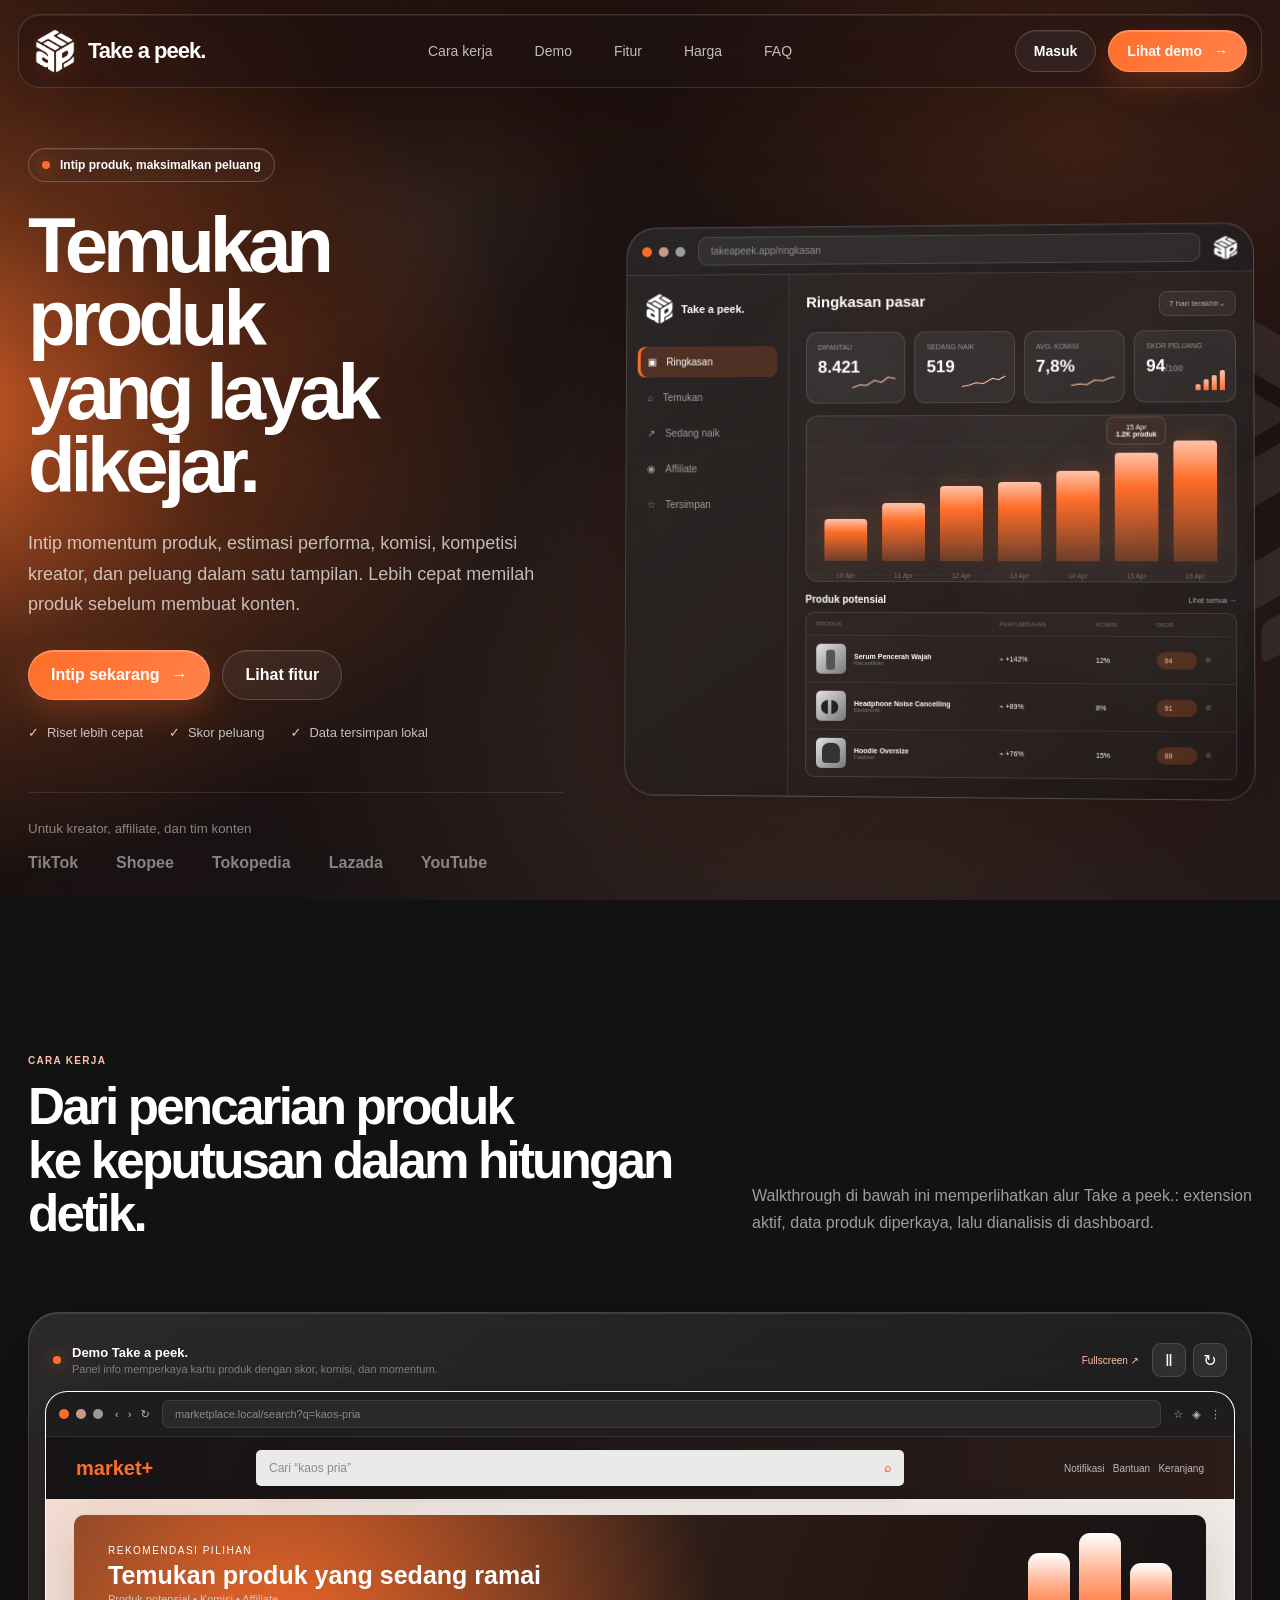
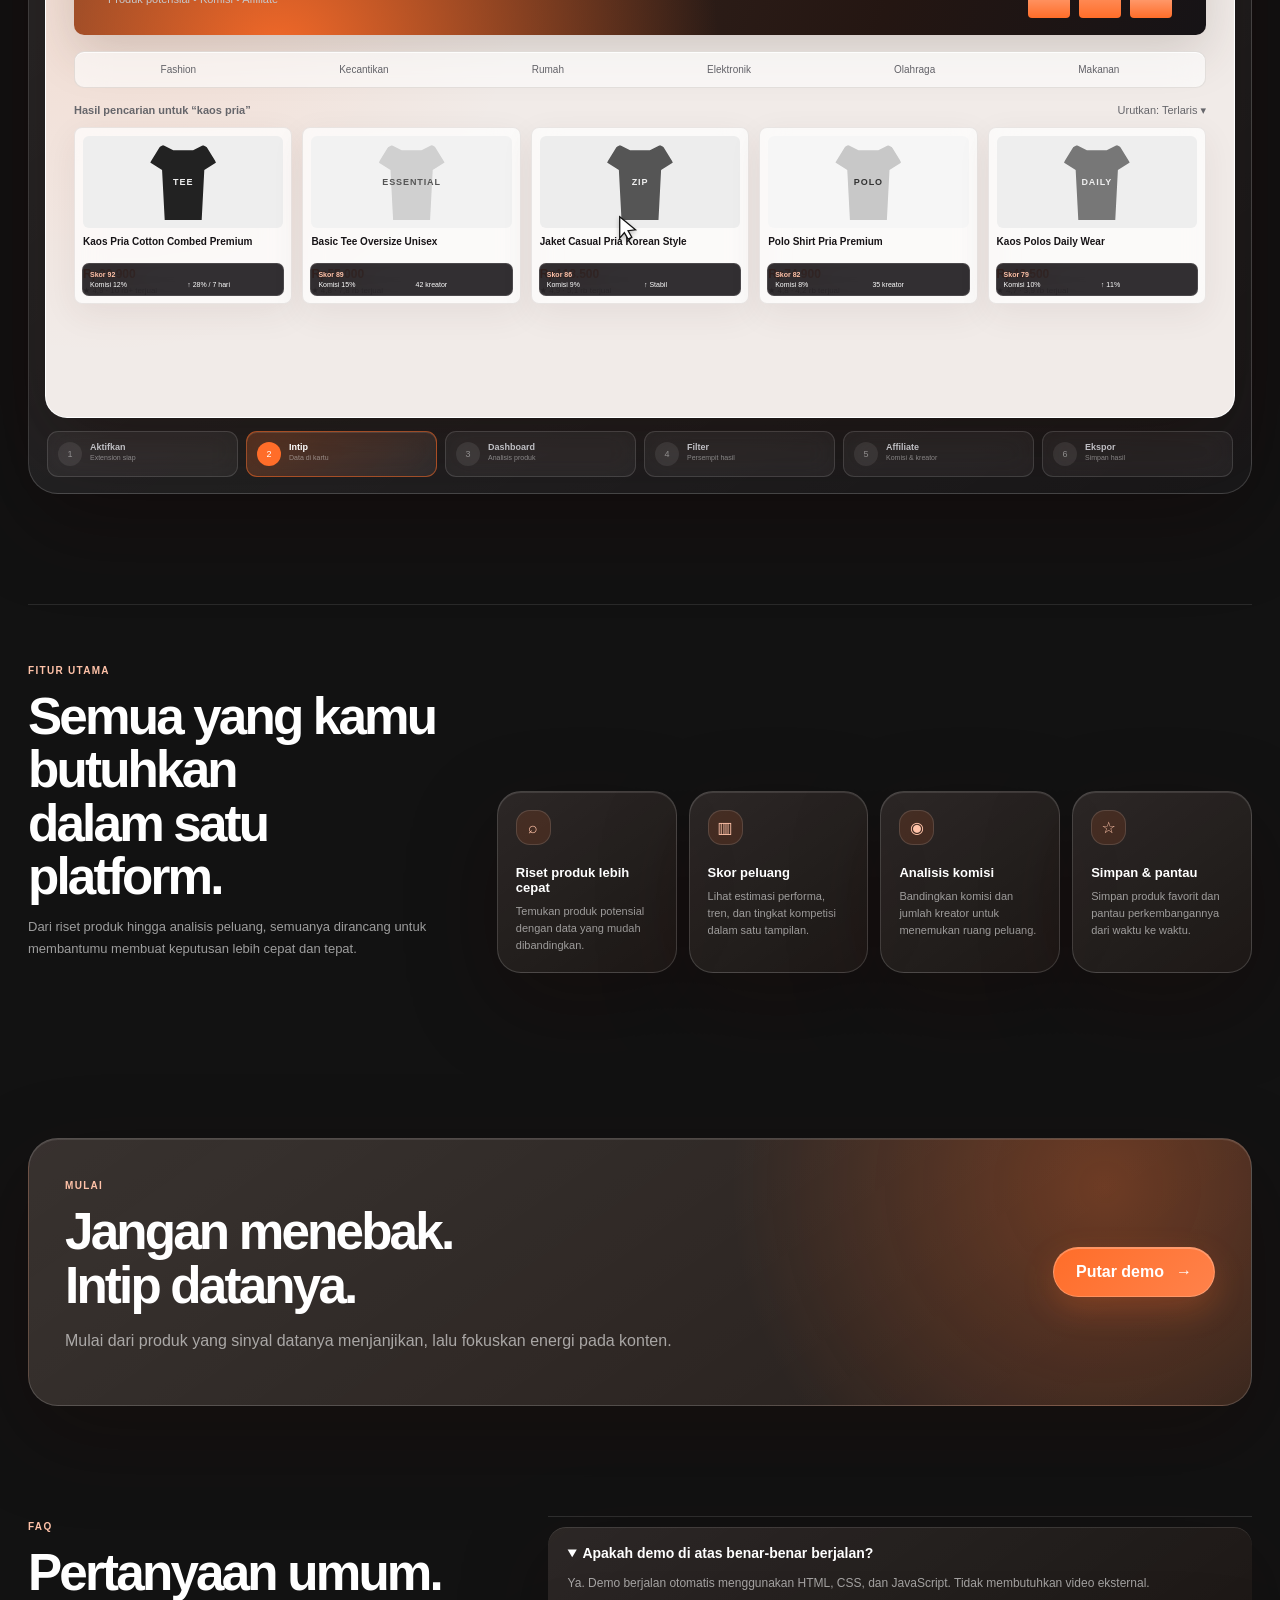
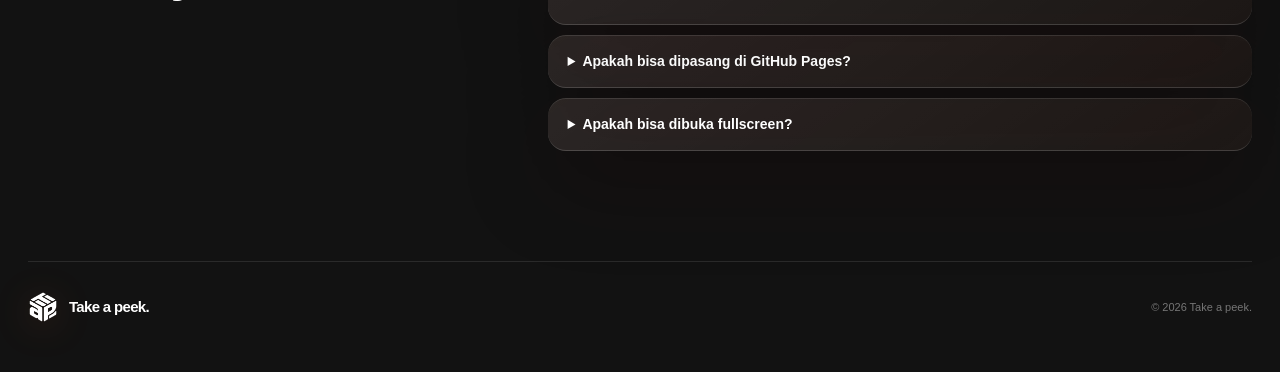
==== commit ae7d4301: "Add files via upload" ====
--- a/index.html
+++ b/index.html
@@ -3,9 +3,10 @@
 <head>
   <meta charset="utf-8">
   <meta name="viewport" content="width=device-width,initial-scale=1">
-  <meta name="theme-color" content="#050505">
+  <meta name="theme-color" content="#161316">
   <meta name="description" content="Take a peek. — riset produk dan peluang affiliate dalam satu dashboard.">
   <title>Take a peek. — Riset Produk Affiliate</title>
+  <meta name="color-scheme" content="dark">
   <link rel="icon" href="./assets/favicon.png">
   <link rel="stylesheet" href="./assets/style.css">
 </head>
--- a/assets/style.css
+++ b/assets/style.css
@@ -34,3 +34,489 @@
 body.demo-only{overflow:hidden;background:#09090a}.demo-only .header,.demo-only .hero,.demo-only .intro-section,.demo-only .features,.demo-only .pricing,.demo-only .faq,.demo-only .footer,.demo-only .demo-header,.demo-only .demo-progress{display:none}.demo-only .demo-section{padding:0}.demo-only .wrap{width:100%;max-width:none}.demo-only .demo-shell{padding:0;border:0;border-radius:0}.demo-only .demo-browser{border:0;border-radius:0;height:100vh}.demo-only .browser-chrome{height:48px}.demo-only .scene-wrap{height:calc(100vh - 48px)}
 @media(max-width:1100px){.nav-links{display:none}.hero{grid-template-columns:1fr;gap:55px}.features{grid-template-columns:1fr}.feature-grid{grid-template-columns:repeat(2,1fr)}.intro-section{flex-direction:column;align-items:flex-start;gap:5px}.demo-progress{grid-template-columns:repeat(3,1fr)}.market-head{grid-template-columns:120px 1fr}.market-menu{display:none}.product-grid{grid-template-columns:repeat(4,1fr)}.product-card:nth-child(5){display:none}.faq{grid-template-columns:1fr}}
 @media(max-width:720px){.wrap{width:min(100% - 24px,1460px)}.nav{height:76px}.brand{font-size:18px}.brand img{width:36px}.hide-mobile{display:none}.btn{padding:10px 13px;font-size:12px}.hero{padding-top:42px;min-height:0}.hero h1{font-size:54px}.hero-copy>p{font-size:15px}.app-window{transform:none}.app-body{grid-template-columns:52px 1fr}.side-brand strong,.sidebar a span{display:none}.stats{grid-template-columns:1fr 1fr}.stats article:nth-child(n+3){display:none}.scene-wrap{height:500px}.market-banner{margin:12px;height:100px;padding:15px}.category-row,.product-area{margin-left:12px;margin-right:12px}.product-grid{grid-template-columns:repeat(2,1fr)}.product-card:nth-child(n+3){display:none}.extension-popup{right:18px}.dashboard-scene{grid-template-columns:50px 1fr}.demo-side{padding:12px 6px}.demo-brand span,.demo-side a span,.demo-settings span{display:none}.demo-brand{margin:0 auto 18px}.demo-kpis{grid-template-columns:1fr 1fr}.demo-kpis div:nth-child(n+3){display:none}.demo-table-head,.demo-row{grid-template-columns:2fr .5fr .7fr .6fr}.demo-table-head span:nth-child(4),.demo-table-head span:nth-child(6),.demo-table-head span:nth-child(7),.demo-table-head span:nth-child(8),.demo-row>span:nth-child(4),.demo-row>span:nth-child(6),.demo-row>span:nth-child(7),.demo-row>span:nth-child(8){display:none}.advanced-filter{right:20px;top:180px}.focus-ring{display:none}.feature-grid{grid-template-columns:1fr}.pricing{flex-direction:column;align-items:flex-start}.footer{flex-direction:column;align-items:flex-start;gap:15px}.demo-progress{grid-template-columns:1fr 1fr}.demo-title small{max-width:210px}.browser-icons{display:none}}
+
+
+/* =========================================================
+   TAKE A PEEK. — GLASS EDITION
+   Visual identity inspired by supplied reference:
+   #FF6D29 orange / #453027 brown / #161316 ink /
+   #BABABA gray / #FFFFFF white
+   ========================================================= */
+
+:root{
+  --orange:#FF6D29;
+  --orange-soft:#ff9b71;
+  --orange-pale:#ffc2a8;
+  --brown:#453027;
+  --brown-deep:#281711;
+  --black:#161316;
+  --black2:#1d1513;
+  --panel:rgba(69,48,39,.42);
+  --panel2:rgba(22,19,22,.52);
+  --white:#FFFFFF;
+  --muted:#BABABA;
+  --muted2:#917f78;
+  --line:rgba(255,255,255,.15);
+  --line2:rgba(255,109,41,.30);
+  --shadow:0 30px 90px rgba(22,8,3,.44);
+  --glass:rgba(255,255,255,.065);
+  --glass-strong:rgba(255,255,255,.10);
+}
+
+/* Ambient warm background */
+body{
+  background:
+    radial-gradient(900px 700px at -5% 46%, rgba(255,109,41,.78) 0%, rgba(255,109,41,.24) 34%, transparent 66%),
+    radial-gradient(700px 560px at 84% 13%, rgba(255,109,41,.17), transparent 60%),
+    radial-gradient(800px 700px at 65% 80%, rgba(69,48,39,.72), transparent 72%),
+    linear-gradient(145deg,#2b130b 0%,#1a1110 42%,#161316 100%);
+  color:var(--white);
+  font-family:"Helvetica Neue","Arial Nova",Arial,system-ui,-apple-system,sans-serif;
+  background-attachment:fixed;
+}
+
+body::before{
+  content:"";
+  position:fixed;
+  inset:0;
+  z-index:-2;
+  pointer-events:none;
+  background:
+    linear-gradient(115deg,rgba(255,255,255,.025),transparent 28% 70%,rgba(255,109,41,.03)),
+    radial-gradient(circle at 35% 24%,rgba(255,255,255,.055),transparent 16%);
+}
+
+.noise{
+  opacity:.30;
+  z-index:-1;
+  mix-blend-mode:soft-light;
+}
+
+/* Floating translucent navigation */
+.header{
+  position:sticky;
+  top:14px;
+  z-index:60;
+  margin:0 auto;
+  width:min(1460px,calc(100% - 36px));
+  border:1px solid rgba(255,255,255,.14);
+  border-radius:22px;
+  background:rgba(22,19,22,.46);
+  -webkit-backdrop-filter:blur(24px) saturate(145%);
+  backdrop-filter:blur(24px) saturate(145%);
+  box-shadow:0 18px 65px rgba(17,7,3,.26),inset 0 1px 0 rgba(255,255,255,.08);
+}
+.header .wrap{width:calc(100% - 28px)}
+.nav{height:72px}
+.brand img{
+  filter:drop-shadow(0 5px 18px rgba(255,109,41,.18));
+}
+.nav-links{color:rgba(255,255,255,.72)}
+.nav-links a{padding:9px 2px;transition:.2s color}
+.nav-links a:hover{color:var(--orange-pale)}
+
+.btn{
+  border-radius:999px;
+  border-color:rgba(255,255,255,.16);
+  box-shadow:inset 0 1px 0 rgba(255,255,255,.08);
+}
+.btn-light{
+  background:linear-gradient(135deg,var(--orange),#ff824b);
+  color:#fff;
+  border-color:rgba(255,255,255,.22);
+  box-shadow:0 12px 32px rgba(255,109,41,.24),inset 0 1px 0 rgba(255,255,255,.25);
+}
+.btn-light:hover{
+  box-shadow:0 16px 42px rgba(255,109,41,.34),inset 0 1px 0 rgba(255,255,255,.3);
+}
+.btn-dark{
+  background:rgba(255,255,255,.055);
+  color:#fff;
+  border-color:rgba(255,255,255,.17);
+  -webkit-backdrop-filter:blur(16px);
+  backdrop-filter:blur(16px);
+}
+
+/* Hero */
+.hero{padding-top:74px}
+.eyebrow{
+  color:#fff;
+  border-color:rgba(255,255,255,.22);
+  background:rgba(69,48,39,.32);
+  -webkit-backdrop-filter:blur(18px);
+  backdrop-filter:blur(18px);
+  box-shadow:inset 0 1px 0 rgba(255,255,255,.08);
+}
+.eyebrow span,.live-dot{
+  background:var(--orange);
+  box-shadow:0 0 18px rgba(255,109,41,.92);
+}
+.hero h1{
+  color:#fff;
+  text-shadow:0 10px 45px rgba(38,12,3,.22);
+}
+.hero h1::selection{background:var(--orange);color:white}
+.hero-copy>p{color:rgba(255,255,255,.70)}
+.checks{color:rgba(255,255,255,.73)}
+.checks span::before{color:var(--orange-pale)}
+.trust{
+  border-color:rgba(255,255,255,.10);
+}
+.trust small,.trust-row{color:rgba(255,255,255,.48)}
+
+/* Giant ambient logo */
+.watermark{
+  opacity:.09;
+  filter:sepia(1) saturate(4) hue-rotate(335deg) brightness(1.25);
+}
+
+/* Shared glass treatment */
+.app-window,
+.demo-shell,
+.feature-grid article,
+.pricing,
+.faq details{
+  border-color:rgba(255,255,255,.16);
+  background:
+    linear-gradient(145deg,rgba(255,255,255,.085),rgba(255,255,255,.025)),
+    rgba(36,22,18,.38);
+  -webkit-backdrop-filter:blur(24px) saturate(140%);
+  backdrop-filter:blur(24px) saturate(140%);
+  box-shadow:
+    0 30px 90px rgba(28,8,2,.30),
+    inset 0 1px 0 rgba(255,255,255,.11);
+}
+
+/* Hero dashboard glass */
+.app-window{
+  border-radius:30px;
+  background:
+    linear-gradient(145deg,rgba(255,255,255,.10),rgba(33,20,17,.34)),
+    rgba(22,19,22,.58);
+}
+.app-top{
+  background:rgba(22,19,22,.38);
+  border-color:rgba(255,255,255,.12);
+  -webkit-backdrop-filter:blur(20px);
+  backdrop-filter:blur(20px);
+}
+.address{
+  background:rgba(255,255,255,.055);
+  border-color:rgba(255,255,255,.12);
+  color:rgba(255,255,255,.45);
+}
+.traffic i:first-child{background:var(--orange)}
+.traffic i:nth-child(2){background:var(--orange-pale)}
+.traffic i:nth-child(3){background:#fff}
+.sidebar{
+  background:rgba(22,19,22,.22);
+  border-color:rgba(255,255,255,.10);
+}
+.sidebar a{color:rgba(255,255,255,.55)}
+.sidebar a.active{
+  background:rgba(255,109,41,.18);
+  color:#fff;
+  box-shadow:inset 3px 0 0 var(--orange);
+}
+.dashboard{background:rgba(22,19,22,.08)}
+.dash-head button{
+  background:rgba(255,255,255,.055);
+  border-color:rgba(255,255,255,.12);
+  color:rgba(255,255,255,.62);
+}
+.stats article{
+  border-color:rgba(255,255,255,.12);
+  background:rgba(255,255,255,.055);
+  -webkit-backdrop-filter:blur(14px);
+  backdrop-filter:blur(14px);
+}
+.stats small{color:rgba(255,255,255,.48)}
+.stats svg{stroke:var(--orange-pale)}
+.bars-mini b{background:linear-gradient(var(--orange-pale),var(--orange))}
+.chart-card{
+  border-color:rgba(255,255,255,.12);
+  background:
+    repeating-linear-gradient(to bottom,rgba(255,255,255,.025) 0,rgba(255,255,255,.025) 31px,rgba(255,255,255,.075) 32px),
+    rgba(255,255,255,.025);
+}
+.chart-bars>span{
+  background:linear-gradient(180deg,var(--orange-pale),var(--orange) 32%,rgba(255,109,41,.28));
+  box-shadow:0 -6px 25px rgba(255,109,41,.16);
+}
+.active-bar em{
+  background:rgba(69,48,39,.78);
+  border-color:rgba(255,255,255,.16);
+  color:#fff;
+  -webkit-backdrop-filter:blur(12px);
+  backdrop-filter:blur(12px);
+}
+.product-table{
+  border-color:rgba(255,255,255,.12);
+  background:rgba(255,255,255,.025);
+}
+.row{border-color:rgba(255,255,255,.075)}
+.score{
+  background:rgba(255,109,41,.20);
+  color:var(--orange-pale);
+}
+
+/* Section typography */
+.overline{color:var(--orange-pale)}
+.intro-section p,.feature-intro p,.pricing p,.faq p{color:rgba(255,255,255,.59)}
+.intro-section h2,.feature-intro h2,.pricing h2,.section-head h2{
+  color:#fff;
+}
+
+/* Demo frame */
+.demo-shell{
+  border-radius:30px;
+  padding:16px;
+  background:
+    linear-gradient(145deg,rgba(255,255,255,.10),rgba(255,255,255,.025)),
+    rgba(22,19,22,.42);
+}
+.demo-browser{
+  border-color:rgba(255,255,255,.22);
+  border-radius:22px;
+  box-shadow:0 24px 80px rgba(30,8,2,.34);
+}
+.browser-chrome{
+  background:rgba(22,19,22,.96);
+  color:#bababa;
+  border-bottom:1px solid rgba(255,255,255,.10);
+}
+.browser-address{
+  background:rgba(255,255,255,.055);
+  border:1px solid rgba(255,255,255,.09);
+  color:rgba(255,255,255,.45);
+}
+.demo-link{color:var(--orange-pale)}
+.icon-btn{
+  border-color:rgba(255,255,255,.15);
+  background:rgba(255,255,255,.06);
+  -webkit-backdrop-filter:blur(12px);
+  backdrop-filter:blur(12px);
+}
+.icon-btn:hover{background:rgba(255,109,41,.16)}
+
+/* Warm marketplace mockup */
+.marketplace-scene{
+  background:
+    radial-gradient(circle at 5% 15%,rgba(255,109,41,.13),transparent 35%),
+    #f1ebe8;
+  color:#161316;
+}
+.market-head{
+  background:linear-gradient(90deg,#161316,#2b1c18);
+}
+.market-logo{color:var(--orange)}
+.market-search{
+  background:rgba(255,255,255,.91);
+  box-shadow:0 8px 25px rgba(20,8,4,.12);
+}
+.market-search b{color:var(--orange)}
+.market-banner{
+  background:
+    radial-gradient(circle at 18% 120%,rgba(255,109,41,.95),transparent 47%),
+    linear-gradient(110deg,#453027,#241612 72%,#161316);
+  box-shadow:0 18px 50px rgba(69,48,39,.18);
+}
+.banner-shapes i{
+  background:linear-gradient(180deg,#fff,#ffb493 45%,#ff6d29);
+}
+.category-row{
+  border-color:rgba(69,48,39,.12);
+  background:rgba(255,255,255,.63);
+  -webkit-backdrop-filter:blur(16px);
+  backdrop-filter:blur(16px);
+  box-shadow:inset 0 1px 0 rgba(255,255,255,.8);
+}
+.extension-popup{
+  background:rgba(255,255,255,.74);
+  border-color:rgba(255,255,255,.74);
+  -webkit-backdrop-filter:blur(22px) saturate(125%);
+  backdrop-filter:blur(22px) saturate(125%);
+  box-shadow:0 24px 70px rgba(48,24,15,.22),inset 0 1px 0 rgba(255,255,255,.9);
+}
+.ext-head img{background:#161316}
+.switch.on{background:var(--orange)}
+.ext-status i{background:var(--orange)}
+.extension-popup button{
+  background:linear-gradient(135deg,#161316,#453027);
+  box-shadow:0 9px 20px rgba(69,48,39,.20);
+}
+.product-card{
+  background:rgba(255,255,255,.72);
+  border-color:rgba(69,48,39,.10);
+  box-shadow:0 10px 34px rgba(69,48,39,.07);
+  -webkit-backdrop-filter:blur(14px);
+  backdrop-filter:blur(14px);
+}
+.price{color:#d94f16}
+.peek-panel{
+  background:rgba(22,19,22,.88);
+  border:1px solid rgba(255,255,255,.12);
+  -webkit-backdrop-filter:blur(14px);
+  backdrop-filter:blur(14px);
+}
+.peek-panel b{color:var(--orange-pale)}
+
+/* Demo dashboard: warm glass, not plain gray */
+.dashboard-scene{
+  background:
+    radial-gradient(circle at 86% 5%,rgba(255,109,41,.16),transparent 35%),
+    linear-gradient(145deg,#f2e9e5,#e9dfda);
+  color:#161316;
+}
+.demo-side{
+  background:linear-gradient(180deg,#161316,#2b1b17);
+  color:#a89b96;
+}
+.demo-side a.active{
+  background:rgba(255,109,41,.18);
+  color:#fff;
+  box-shadow:inset 3px 0 0 var(--orange);
+}
+.demo-main{
+  background:linear-gradient(145deg,rgba(255,255,255,.30),rgba(255,255,255,.08));
+}
+.search-box,
+.demo-kpis div,
+.demo-table{
+  background:rgba(255,255,255,.56);
+  border-color:rgba(69,48,39,.12);
+  -webkit-backdrop-filter:blur(18px);
+  backdrop-filter:blur(18px);
+  box-shadow:inset 0 1px 0 rgba(255,255,255,.76);
+}
+.demo-kpis em{color:#a34820}
+.filterbar button{
+  background:rgba(255,255,255,.55);
+  border-color:rgba(69,48,39,.13);
+}
+.filterbar .export-btn{
+  background:linear-gradient(135deg,#453027,#161316);
+}
+.filter-count{background:#ffdfd0;color:#b64010}
+.advanced-filter{
+  background:rgba(255,255,255,.79);
+  border-color:rgba(255,255,255,.9);
+  -webkit-backdrop-filter:blur(24px);
+  backdrop-filter:blur(24px);
+}
+.advanced-filter button{background:#161316}
+.demo-table-head{background:rgba(69,48,39,.06)}
+.demo-row{border-color:rgba(69,48,39,.09)}
+.score-pill{
+  background:#161316;
+  color:#fff;
+}
+.score-pill.low{background:#453027}
+.commission,.trend{color:#a6451d}
+.focus-ring{
+  border-color:var(--orange);
+  box-shadow:0 0 0 6px rgba(255,109,41,.18),0 0 28px rgba(255,109,41,.32);
+}
+.toast{
+  background:rgba(22,19,22,.90);
+  border:1px solid rgba(255,255,255,.12);
+  -webkit-backdrop-filter:blur(18px);
+  backdrop-filter:blur(18px);
+}
+.toast b{color:var(--orange-pale)}
+
+/* Walkthrough step chips */
+.step{
+  border-color:rgba(255,255,255,.13);
+  background:rgba(255,255,255,.045);
+  color:rgba(255,255,255,.44);
+  -webkit-backdrop-filter:blur(14px);
+  backdrop-filter:blur(14px);
+}
+.step>span{background:rgba(255,255,255,.08)}
+.step.active{
+  background:linear-gradient(135deg,rgba(255,109,41,.23),rgba(255,255,255,.06));
+  border-color:rgba(255,109,41,.52);
+  box-shadow:inset 0 1px 0 rgba(255,255,255,.10);
+}
+.step.active>span{
+  background:var(--orange);
+  color:white;
+}
+.step.active b{color:#fff}
+
+/* Feature cards */
+.features{border-color:rgba(255,255,255,.10)}
+.feature-grid article{
+  border-radius:24px;
+  transition:transform .25s ease,border-color .25s ease,background .25s ease;
+}
+.feature-grid article:hover{
+  transform:translateY(-6px);
+  border-color:rgba(255,109,41,.43);
+  background:
+    linear-gradient(145deg,rgba(255,109,41,.12),rgba(255,255,255,.04)),
+    rgba(69,48,39,.30);
+}
+.icon{
+  border-color:rgba(255,255,255,.13);
+  background:rgba(255,109,41,.13);
+  color:var(--orange-pale);
+  border-radius:14px;
+}
+.feature-grid p{color:rgba(255,255,255,.56)}
+
+/* Pricing CTA glass */
+.pricing{
+  border-radius:30px;
+  background:
+    radial-gradient(circle at 88% 18%,rgba(255,109,41,.31),transparent 34%),
+    linear-gradient(145deg,rgba(255,255,255,.10),rgba(255,255,255,.025)),
+    rgba(69,48,39,.33);
+}
+
+/* FAQ glass rows */
+.faq-list{border-color:rgba(255,255,255,.13)}
+.faq details{
+  margin:10px 0;
+  padding:18px 20px;
+  border-radius:18px;
+}
+.faq summary{color:#fff}
+.faq code{background:rgba(255,109,41,.16);color:var(--orange-pale)}
+
+/* Footer */
+.footer{border-color:rgba(255,255,255,.10);color:rgba(255,255,255,.42)}
+
+/* Text selection */
+::selection{background:var(--orange);color:white}
+
+/* Scrollbar */
+::-webkit-scrollbar{width:10px}
+::-webkit-scrollbar-track{background:#161316}
+::-webkit-scrollbar-thumb{background:#453027;border:2px solid #161316;border-radius:999px}
+::-webkit-scrollbar-thumb:hover{background:#ff6d29}
+
+/* Fullscreen demo keeps the new identity */
+body.demo-only{
+  background:#161316;
+}
+.demo-only .demo-shell{
+  background:transparent;
+  box-shadow:none;
+}
+
+/* Mobile refinements for floating nav + glass */
+@media(max-width:720px){
+  .header{
+    top:8px;
+    width:calc(100% - 16px);
+    border-radius:18px;
+  }
+  .header .wrap{width:calc(100% - 16px)}
+  .nav{height:64px}
+  .hero{padding-top:58px}
+  .hero h1{font-size:52px}
+  .demo-shell{border-radius:22px;padding:8px}
+  .pricing{border-radius:24px}
+}
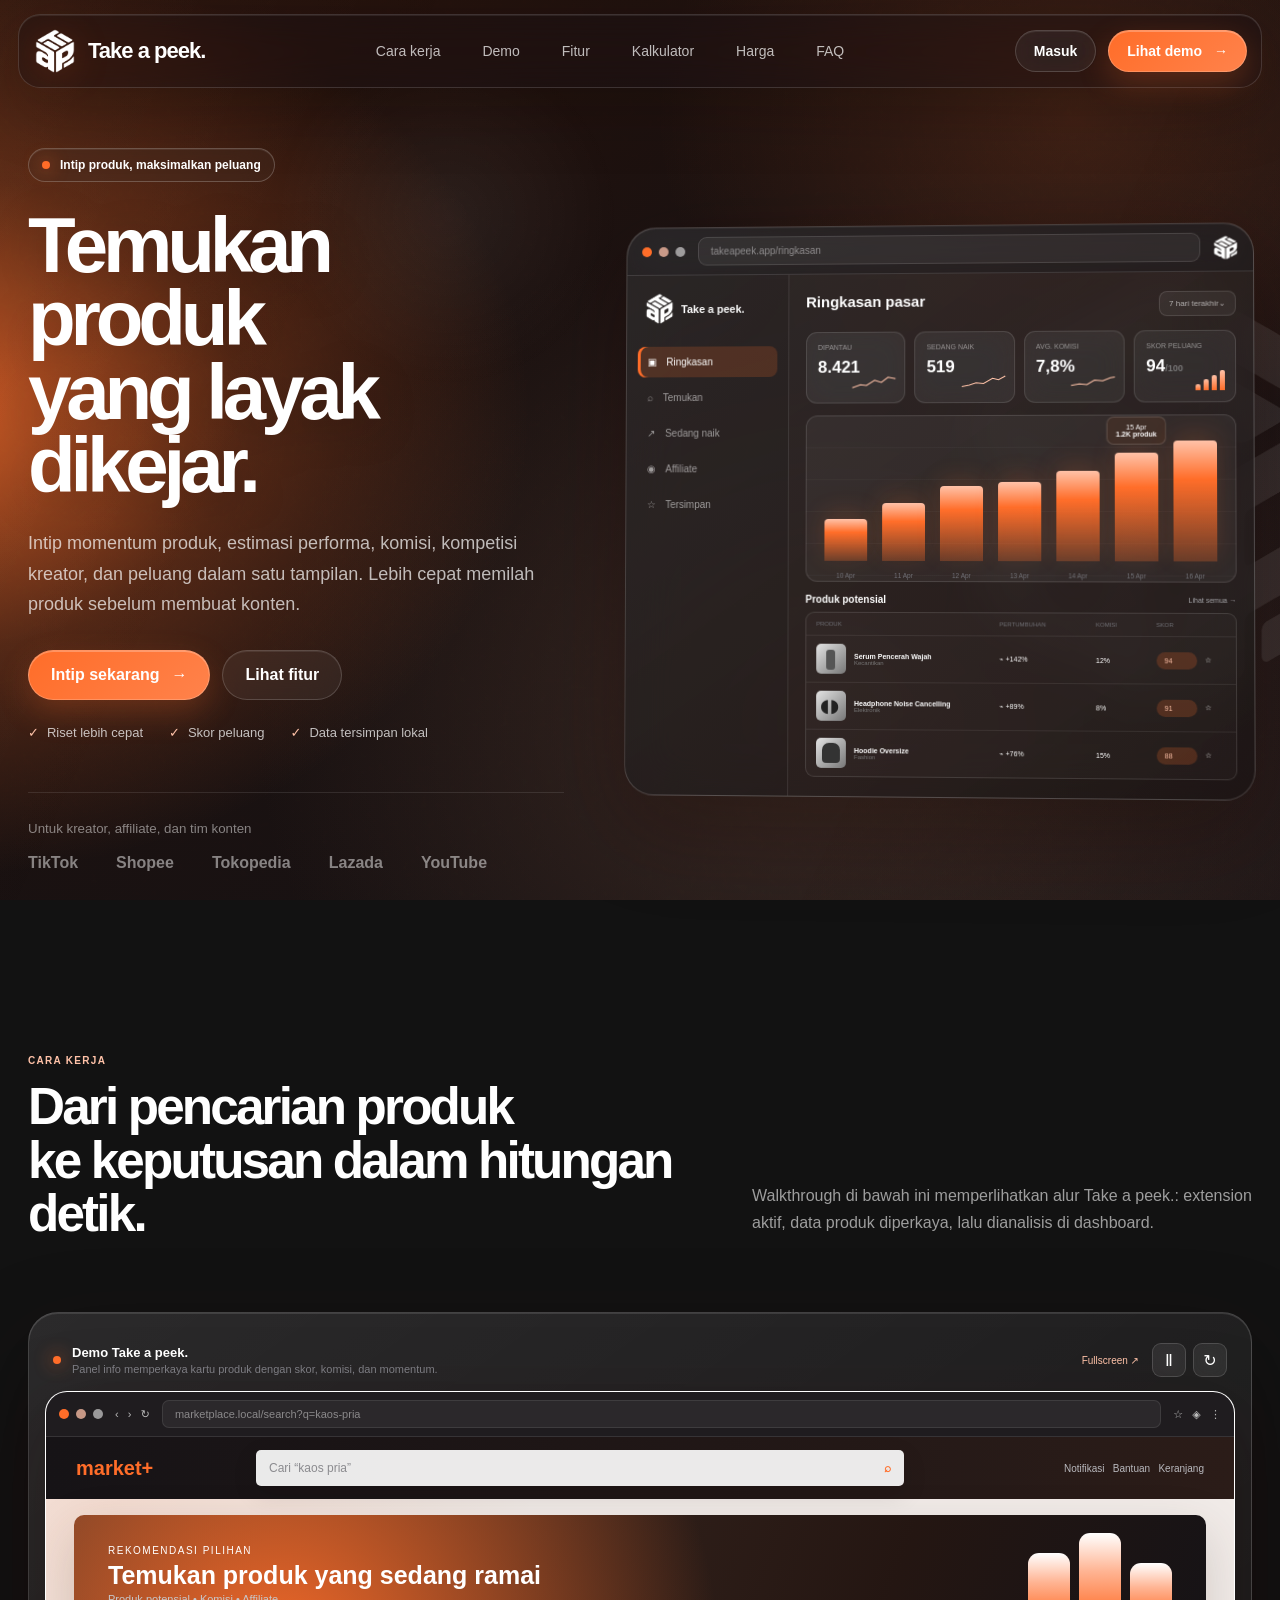
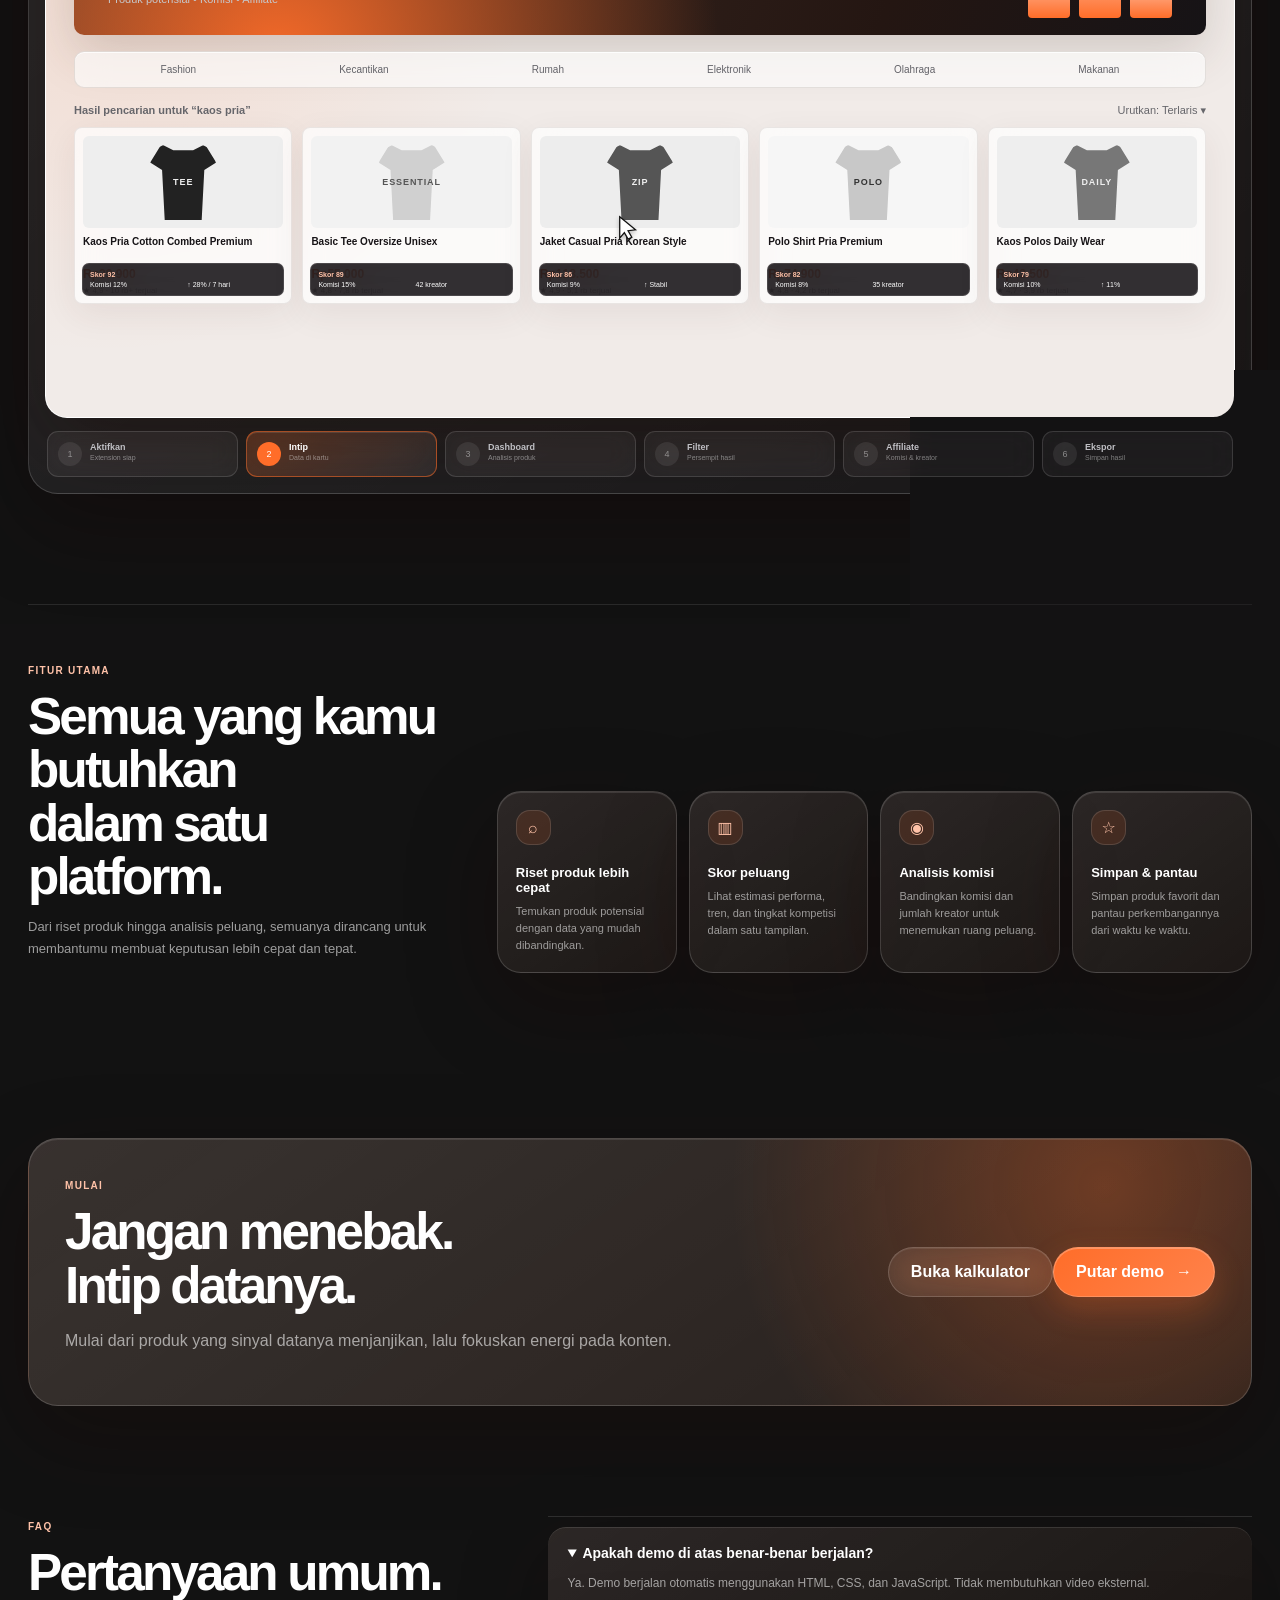
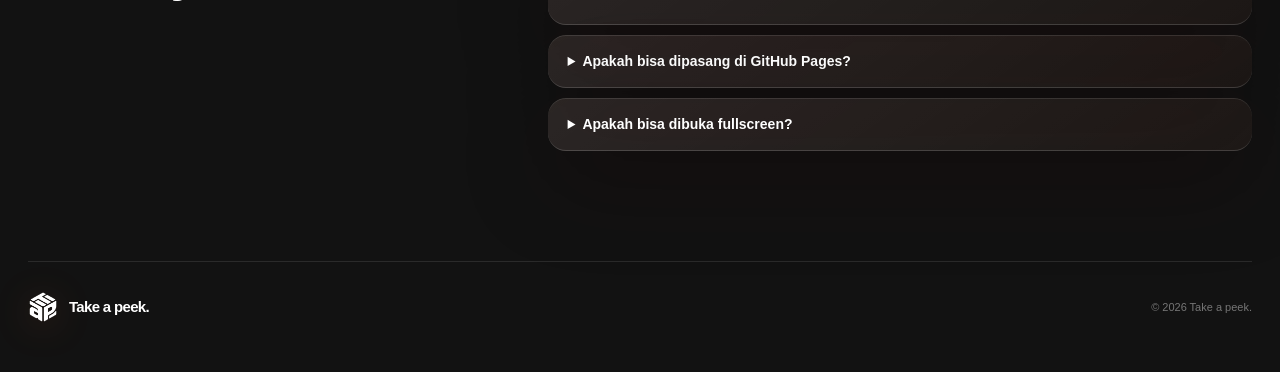
==== commit 4bd461c0: "Add files via upload" ====
--- a/index.html
+++ b/index.html
@@ -24,6 +24,7 @@
         <a href="#cara-kerja">Cara kerja</a>
         <a href="#demo">Demo</a>
         <a href="#fitur">Fitur</a>
+        <a href="./calculator.html">Kalkulator</a>
         <a href="#harga">Harga</a>
         <a href="#faq">FAQ</a>
       </nav>
@@ -254,7 +255,7 @@
 
     <section class="pricing wrap" id="harga">
       <div><span class="overline">MULAI</span><h2>Jangan menebak.<br>Intip datanya.</h2><p>Mulai dari produk yang sinyal datanya menjanjikan, lalu fokuskan energi pada konten.</p></div>
-      <a class="btn btn-light large" href="#demo">Putar demo <span>→</span></a>
+      <div class="pricing-actions"><a class="btn btn-dark large" href="./calculator.html">Buka kalkulator</a><a class="btn btn-light large" href="#demo">Putar demo <span>→</span></a></div>
     </section>
 
     <section class="faq wrap" id="faq">
